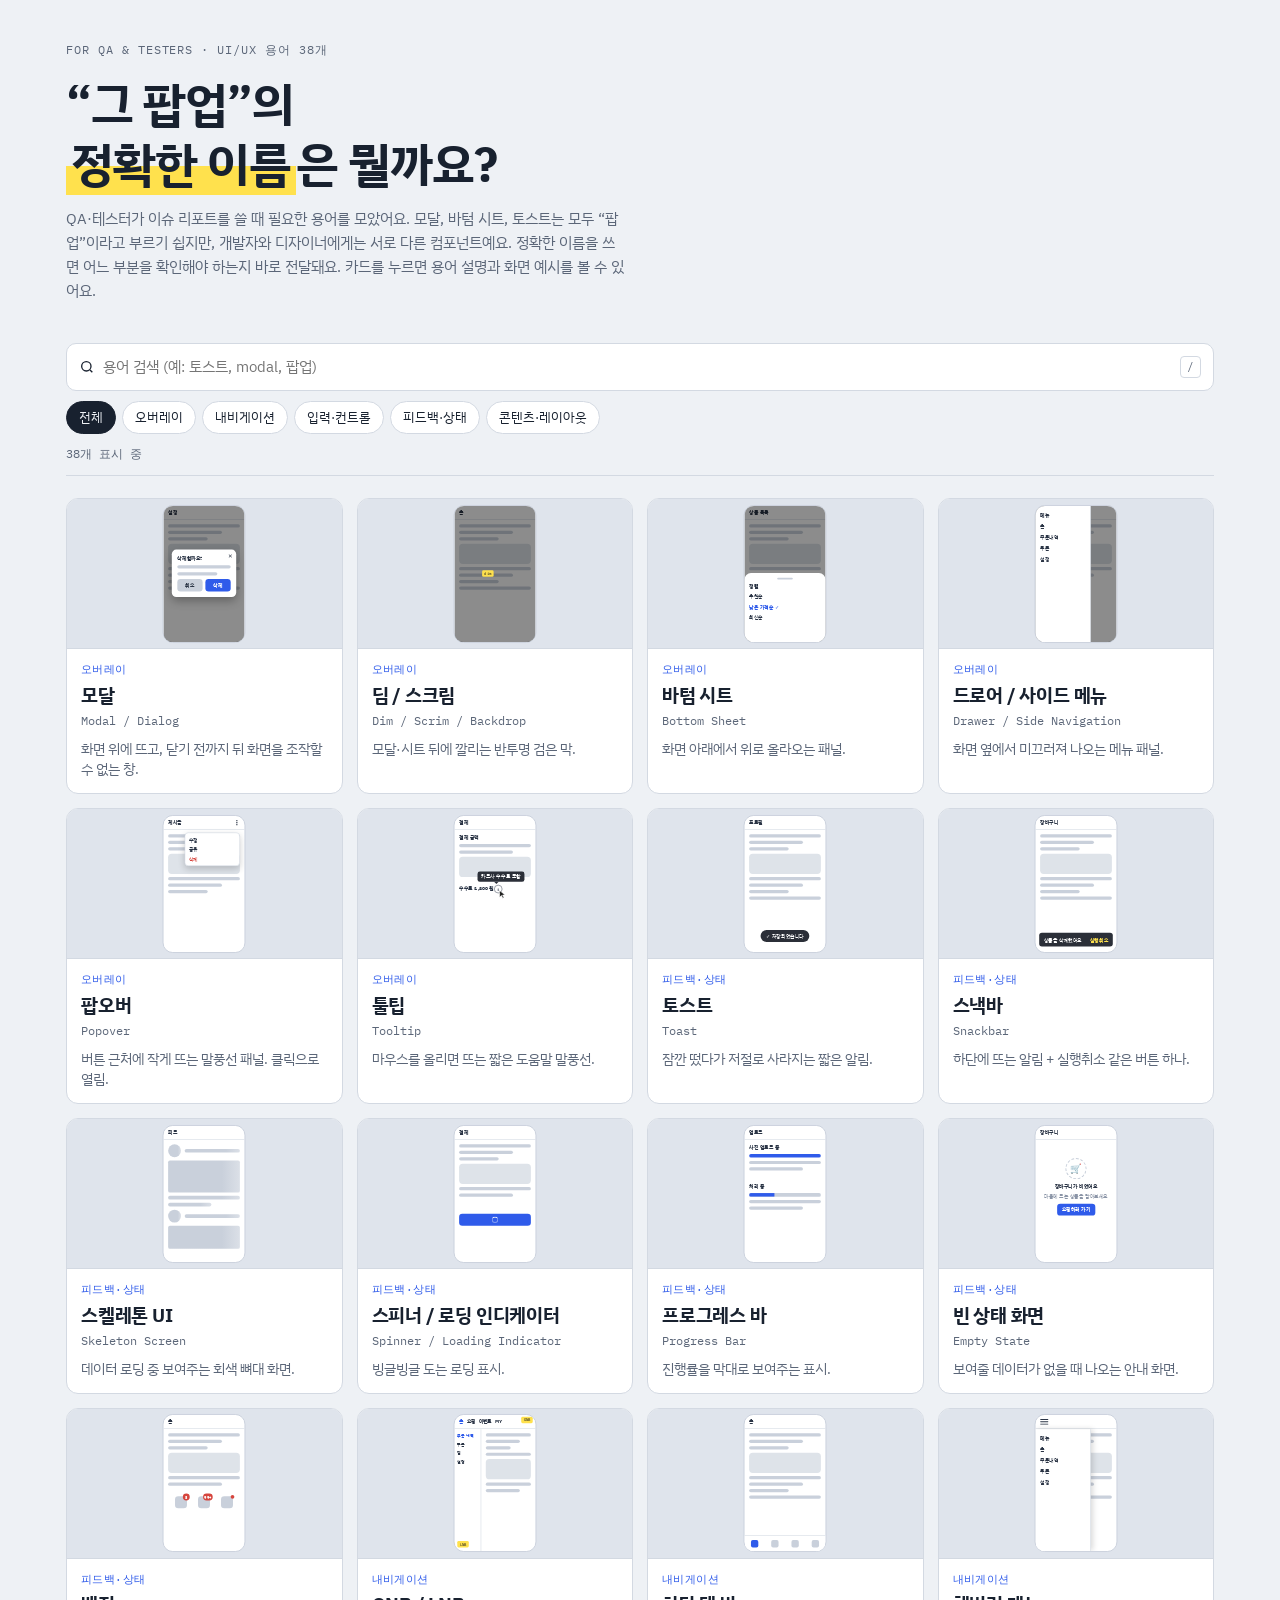
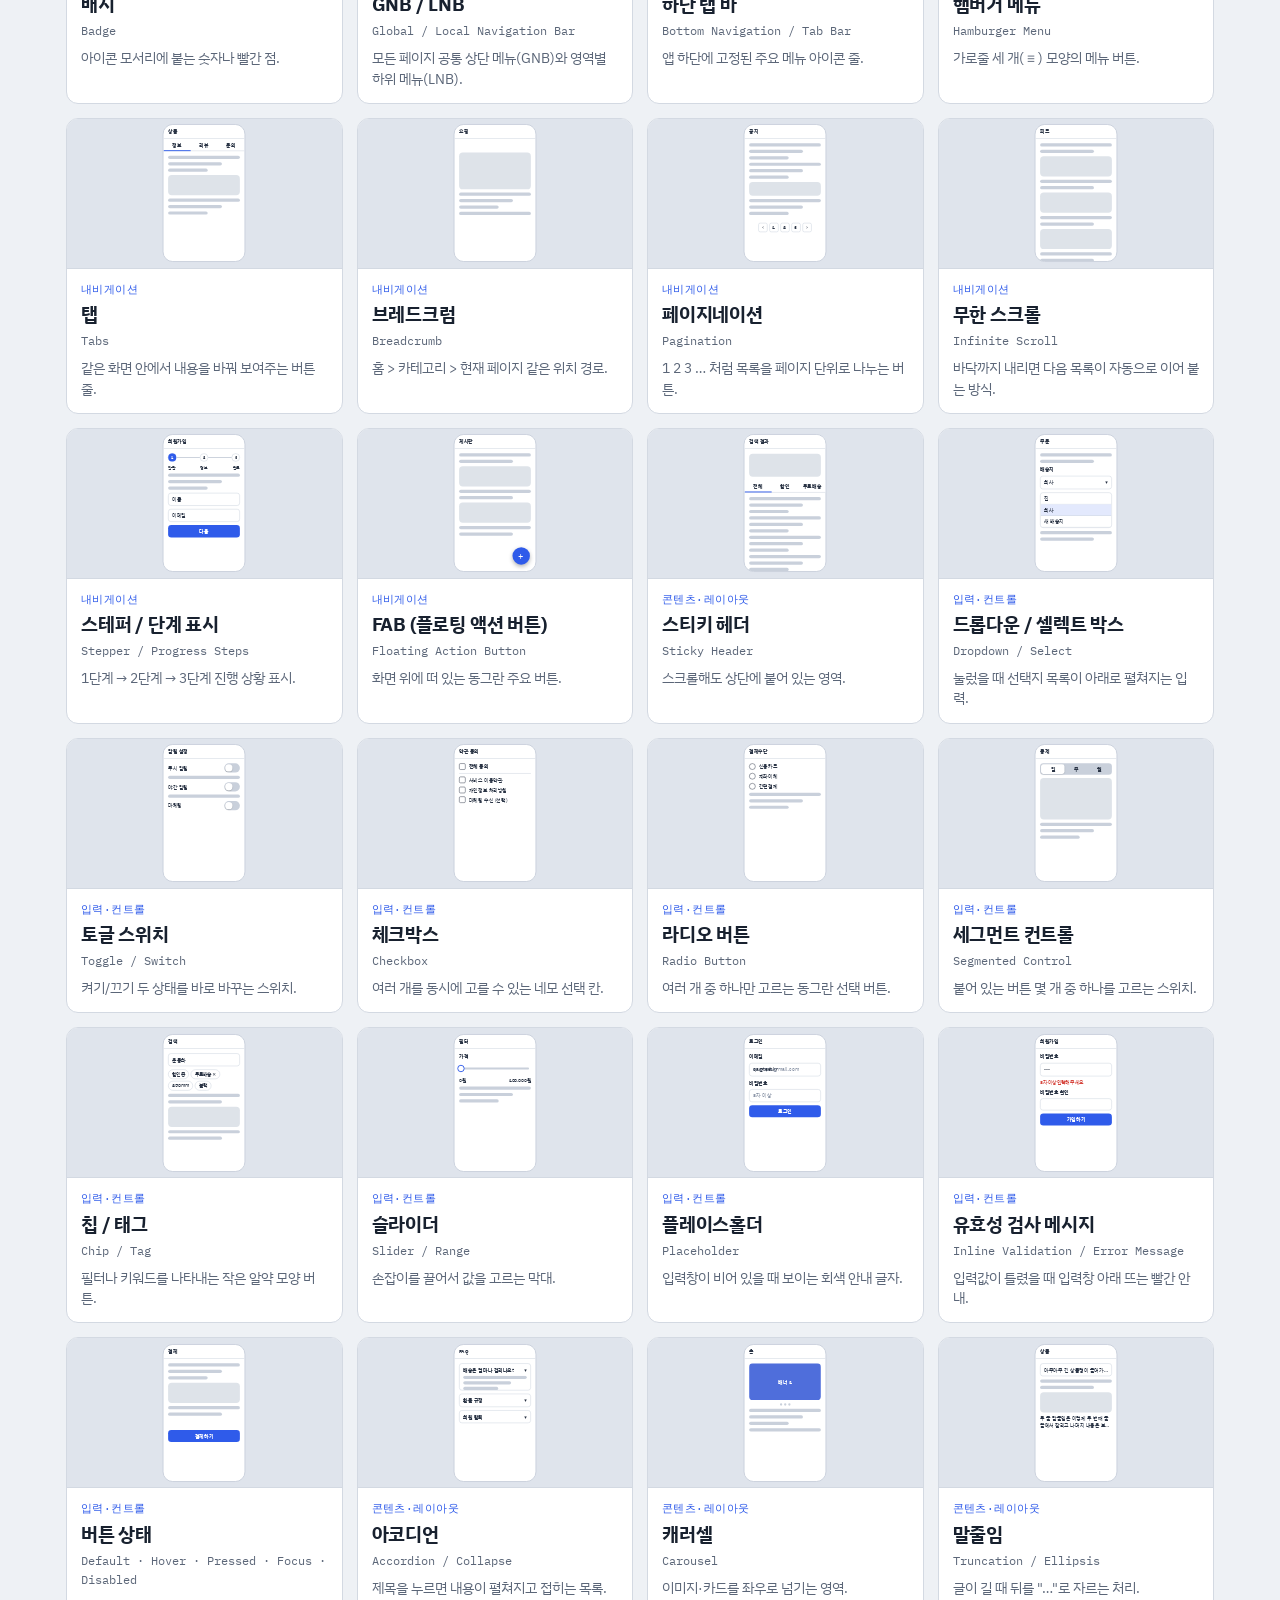
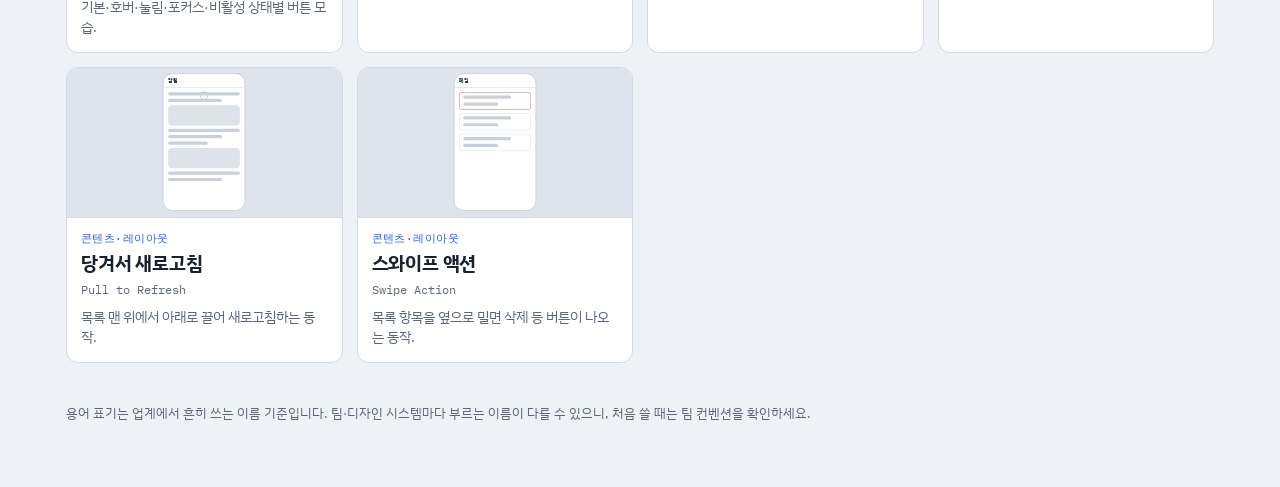
==== index.html @ 444679b1 "Add files via upload feat: 이슈 리포트 용어 사전 초기 버전 추가  - UI/UX 용어 38개 카드형 목록 (5개 분류) - 용어 검색 및 분류 필터 " ====
<!doctype html>
<html lang="ko">
<head>
<meta charset="utf-8">
<meta name="viewport" content="width=device-width, initial-scale=1, viewport-fit=cover">
<title>이슈 리포트 용어 사전</title>
<link rel="preconnect" href="https://fonts.googleapis.com">
<link rel="stylesheet" href="https://fonts.googleapis.com/css2?family=IBM+Plex+Sans+KR:wght@400;500;700&family=IBM+Plex+Mono:wght@400;500&display=swap">
<link rel="stylesheet" href="css/common.css">
<link rel="stylesheet" href="css/ui-demo.css">
</head>
<body>
<div class="wrap">
  <header class="hero">
    <span class="eyebrow">For QA &amp; Testers · UI/UX 용어 <span id="total"></span>개</span>
    <h1>“그 팝업”의<br><mark>정확한 이름</mark>은 뭘까요?</h1>
    <p class="lede">QA·테스터가 이슈 리포트를 쓸 때 필요한 용어를 모았어요. 모달, 바텀 시트, 토스트는 모두 “팝업”이라고 부르기 쉽지만, 개발자와 디자이너에게는 서로 다른 컴포넌트예요. 정확한 이름을 쓰면 어느 부분을 확인해야 하는지 바로 전달돼요. 카드를 누르면 용어 설명과 화면 예시를 볼 수 있어요.</p>
  </header>

  <div class="toolbar">
    <label class="search" for="q">
      <svg width="16" height="16" viewBox="0 0 24 24" fill="none" stroke="currentColor" stroke-width="2" aria-hidden="true"><circle cx="11" cy="11" r="7"/><path d="m20 20-3.5-3.5"/></svg>
      <input id="q" type="search" placeholder="용어 검색 (예: 토스트, modal, 팝업)" autocomplete="off">
      <kbd>/</kbd>
    </label>
    <div class="cats" id="cats" role="group" aria-label="분류"></div>
    <span class="count" id="count"></span>
  </div>

  <main class="grid" id="grid"></main>
  <footer>용어 표기는 업계에서 흔히 쓰는 이름 기준입니다. 팀·디자인 시스템마다 부르는 이름이 다를 수 있으니, 처음 쓸 때는 팀 컨벤션을 확인하세요.</footer>
</div>

<div class="overlay" id="ov" hidden>
  <div class="dialog" role="dialog" aria-modal="true" aria-labelledby="d-title">
    <div class="d-stage"><div id="d-demo"></div><span class="note" id="d-note"></span></div>
    <div class="d-body">
      <div class="d-head">
        <div><span class="cat" id="d-cat" style="font-family:var(--f-mono);font-size:12px;color:var(--accent)"></span>
        <h2 id="d-title"></h2><span class="en" id="d-en" style="font-family:var(--f-mono);font-size:13px;color:var(--muted)"></span></div>
        <button class="close" id="d-close" aria-label="닫기">✕</button>
      </div>
      <section><h4>설명</h4><p id="d-desc"></p></section>
      <section><h4>헷갈리기 쉬운 용어</h4><div class="rels" id="d-rels"></div></section>
    </div>
  </div>
</div>

<script src="js/ui-terms.js"></script>
<script src="js/app.js"></script>
</body>
</html>
---- css/common.css ----
/* Layout: 검색·필터 바 아래 카드 그리드, 카드 → 상세 팝업(애니메이션 데모 + 설명 + 보고 예시) */
:root{
  --bg:#eef1f5; --surface:#ffffff; --ink:#18212f; --muted:#5b6678; --line:#d3d9e2;
  --accent:#2f5bea; --accent-soft:#e3e9fd; --mark:#ffe14d; --bad:#d6453d; --good:#1f8a5b;
  --stage:#dfe4ec; --phone:#ffffff; --phone-ink:#2a3445; --phone-line:#c9d0db;
  --f-display:"IBM Plex Sans KR",system-ui,-apple-system,"Apple SD Gothic Neo","Malgun Gothic",sans-serif;
  --f-body:"IBM Plex Sans KR",system-ui,-apple-system,"Apple SD Gothic Neo","Malgun Gothic",sans-serif;
  --f-mono:"IBM Plex Mono",ui-monospace,Menlo,Consolas,monospace;
}
@media (prefers-color-scheme:dark){:root:not([data-theme="light"]){
  --bg:#121721; --surface:#1b2230; --ink:#e7ecf3; --muted:#9aa5b8; --line:#2c3546;
  --accent:#7d9bff; --accent-soft:#232d48; --mark:#e8c93a; --bad:#ff7b72; --good:#4fc98e;
  --stage:#0d121a; --phone:#222b3a; --phone-ink:#d7deea; --phone-line:#3a4559; color-scheme:dark}}
:root[data-theme="dark"]{
  --bg:#121721; --surface:#1b2230; --ink:#e7ecf3; --muted:#9aa5b8; --line:#2c3546;
  --accent:#7d9bff; --accent-soft:#232d48; --mark:#e8c93a; --bad:#ff7b72; --good:#4fc98e;
  --stage:#0d121a; --phone:#222b3a; --phone-ink:#d7deea; --phone-line:#3a4559; color-scheme:dark}
*{box-sizing:border-box}
:root{padding-top:env(safe-area-inset-top,0px);padding-bottom:env(safe-area-inset-bottom,0px)}
body{margin:0}
img{max-width:100%}
[hidden]{display:none!important}
body{background:var(--bg);color:var(--ink);font-family:var(--f-body);font-size:15px;line-height:1.6}
.wrap{max-width:1180px;margin:0 auto;padding-left:max(16px,env(safe-area-inset-left,0px));padding-right:max(16px,env(safe-area-inset-right,0px));padding-block:40px 64px}
header.hero{display:grid;gap:14px;margin-bottom:28px}
.eyebrow{font-family:var(--f-mono);font-size:12px;letter-spacing:.08em;color:var(--muted);text-transform:uppercase}
h1{font-family:var(--f-display);font-weight:700;font-size:clamp(30px,5.2vw,48px);line-height:1.25;letter-spacing:-.02em;margin:0;text-wrap:balance}
h1 mark{background:linear-gradient(transparent 55%,var(--mark) 55%);color:inherit;padding:0 .1em}
.lede{max-width:62ch;color:var(--muted);margin:0}
.compare{display:grid;grid-template-columns:repeat(auto-fit,minmax(260px,1fr));gap:10px;max-width:760px;margin-top:6px}
.compare div{background:var(--surface);border:1px solid var(--line);border-radius:8px;padding:10px 14px;font-size:14px;min-width:0}
.compare b{font-family:var(--f-mono);font-size:11px;letter-spacing:.06em;display:block;margin-bottom:2px}
.compare .b b{color:var(--bad)} .compare .g b{color:var(--good)}
.toolbar{position:sticky;top:env(safe-area-inset-top,0px);z-index:5;background:var(--bg);padding-block:12px;display:grid;gap:10px;border-bottom:1px solid var(--line);margin-bottom:22px}
body::before{content:"";position:fixed;inset:0 0 auto;height:env(safe-area-inset-top,0px);z-index:10;background:var(--bg)}
.search{display:flex;align-items:center;gap:8px;background:var(--surface);border:1px solid var(--line);border-radius:10px;padding:0 12px}
.search input{flex:1;min-width:0;border:0;background:transparent;color:var(--ink);font:inherit;padding:11px 0;outline:none}
.search:focus-within{border-color:var(--accent);box-shadow:0 0 0 3px var(--accent-soft)}
.search kbd{font-family:var(--f-mono);font-size:11px;color:var(--muted);border:1px solid var(--line);border-radius:4px;padding:1px 6px}
.cats{display:flex;gap:6px;flex-wrap:wrap}
.cats button{font:inherit;font-size:13px;border:1px solid var(--line);background:var(--surface);color:var(--ink);border-radius:999px;padding:5px 12px;cursor:pointer}
.cats button[aria-pressed="true"]{background:var(--ink);color:var(--bg);border-color:var(--ink)}
.cats button:focus-visible,.card:focus-visible,.close:focus-visible,.copy:focus-visible,.rel:focus-visible{outline:2px solid var(--accent);outline-offset:2px}
.count{font-family:var(--f-mono);font-size:12px;color:var(--muted)}
.grid{display:grid;grid-template-columns:repeat(auto-fill,minmax(230px,1fr));gap:14px}
.card{text-align:left;font:inherit;color:inherit;background:var(--surface);border:1px solid var(--line);border-radius:12px;padding:0;cursor:pointer;display:grid;grid-template-rows:auto 1fr;overflow:hidden;transition:transform .15s,border-color .15s,box-shadow .15s}
.card:hover{transform:translateY(-2px);border-color:var(--accent);box-shadow:0 6px 18px -10px var(--accent)}
.card .mini{height:150px;background:var(--stage);position:relative;overflow:hidden;border-bottom:1px solid var(--line)}
.card .body{padding:12px 14px 14px;display:grid;gap:4px;align-content:start;min-width:0}
.card .cat{font-family:var(--f-mono);font-size:11px;color:var(--accent);letter-spacing:.04em}
.card h3{margin:0;font-family:var(--f-display);font-weight:700;font-size:19px;line-height:1.3;letter-spacing:-.01em}
.card .en{font-family:var(--f-mono);font-size:12px;color:var(--muted)}
.card p{margin:4px 0 0;font-size:13.5px;color:var(--muted);line-height:1.5}
.empty{grid-column:1/-1;text-align:center;color:var(--muted);padding:48px 0}
/* modal */
.overlay{position:fixed;inset:0;z-index:20;background:rgba(10,14,22,.55);display:grid;place-items:center;padding:max(16px,env(safe-area-inset-top,0px)) max(16px,env(safe-area-inset-right,0px)) max(16px,env(safe-area-inset-bottom,0px)) max(16px,env(safe-area-inset-left,0px));animation:fade .2s}
.dialog{background:var(--surface);color:var(--ink);border-radius:16px;width:min(880px,100%);max-height:100%;overflow:auto;display:grid;grid-template-columns:minmax(0,1fr) minmax(0,1.15fr);animation:pop .22s cubic-bezier(.2,.9,.3,1.2)}
.d-stage{background:var(--stage);display:grid;place-items:center;padding:28px 16px;min-height:340px;position:relative}
.d-stage .note{position:absolute;left:12px;bottom:10px;font-family:var(--f-mono);font-size:11px;color:var(--muted)}
.d-body{padding:24px 26px 26px;display:grid;gap:16px;align-content:start;min-width:0}
.d-head{display:flex;justify-content:space-between;gap:12px;align-items:start}
.d-head h2{font-family:var(--f-display);font-weight:700;font-size:28px;letter-spacing:-.02em;margin:0;line-height:1.1}
.close{border:1px solid var(--line);background:var(--surface);color:var(--ink);border-radius:8px;width:34px;height:34px;font-size:18px;cursor:pointer;flex:none}
.d-body h4{margin:0 0 6px;font-size:12px;font-family:var(--f-mono);letter-spacing:.06em;color:var(--muted);text-transform:uppercase;font-weight:500}
.d-body p{margin:0}
.d-body ul{margin:0;padding-left:18px;display:grid;gap:3px}
.report{display:grid;gap:8px}
.report .row{border-radius:8px;padding:10px 12px;font-size:14px;border:1px solid var(--line);display:grid;gap:2px}
.report .bad{border-left:3px solid var(--bad)} .report .good{border-left:3px solid var(--good)}
.report .row b{font-family:var(--f-mono);font-size:11px;letter-spacing:.05em}
.report .bad b{color:var(--bad)} .report .good b{color:var(--good)}
.copy{justify-self:start;font:inherit;font-size:12.5px;border:1px solid var(--line);background:var(--surface);color:var(--ink);border-radius:6px;padding:4px 10px;cursor:pointer}
.rels{display:flex;gap:6px;flex-wrap:wrap}
.rel{font:inherit;font-size:13px;border:1px dashed var(--accent);color:var(--accent);background:transparent;border-radius:6px;padding:3px 10px;cursor:pointer}
footer{margin-top:40px;color:var(--muted);font-size:13px}
@keyframes fade{from{opacity:0}}
@keyframes pop{from{opacity:0;transform:translateY(12px) scale(.97)}}
@media (max-width:720px){.dialog{grid-template-columns:1fr}.d-stage{min-height:280px}.d-body{padding:20px}}
---- css/ui-demo.css ----
/* UI/UX 용어 화면 예시(미니 휴대폰) 및 애니메이션 */
/* ===== 데모용 미니 휴대폰 ===== */
.ph{width:180px;height:300px;background:var(--phone);border:2px solid var(--phone-line);border-radius:22px;position:relative;overflow:hidden;color:var(--phone-ink);font-family:var(--f-body);font-size:11px;line-height:1.3;flex:none}
.card .mini .ph{position:absolute;left:50%;top:50%;transform:translate(-50%,-50%) scale(.46);transform-origin:center}
.overlay[hidden]{display:none}
.ph .hd{height:30px;border-bottom:1px solid var(--phone-line);display:flex;align-items:center;gap:6px;padding:0 10px;font-weight:700;font-size:11px}
.ph .pg{padding:10px;display:grid;gap:7px}
.ln{height:7px;border-radius:4px;background:var(--phone-line)}
.ln.s{width:55%}.ln.m{width:75%}
.blk{height:44px;border-radius:8px;background:var(--phone-line);opacity:.6}
.btn{background:var(--accent);color:#fff;border-radius:7px;padding:6px 10px;font-weight:700;text-align:center;font-size:11px}
.cur{position:absolute;width:14px;height:20px;z-index:9;line-height:0}
.dim{position:absolute;inset:0;background:rgba(0,0,0,.45)}
.lbl{position:absolute;font-family:var(--f-mono);font-size:9px;background:var(--mark);color:#1a1a1a;padding:1px 5px;border-radius:3px;z-index:8}
@media (prefers-reduced-motion:reduce){.ph:not(.still) *{animation:none!important}}
/* 정적 예시: 애니메이션을 대표 장면에서 멈춤 */
.ph.still *,.ph.still *::after{animation-play-state:paused!important;animation-delay:var(--d)!important}

/* modal */
.dm-dim{animation:dmDim 3.2s infinite}
.dm-box{position:absolute;left:18px;right:18px;top:95px;background:var(--phone);border-radius:10px;padding:12px;display:grid;gap:8px;animation:dmBox 3.2s infinite;box-shadow:0 8px 20px rgba(0,0,0,.3)}
.dm-box .x{position:absolute;right:8px;top:6px;font-size:12px}
@keyframes dmDim{0%,15%{opacity:0}25%,80%{opacity:1}90%,100%{opacity:0}}
@keyframes dmBox{0%,15%{opacity:0;transform:scale(.85)}25%,80%{opacity:1;transform:scale(1)}90%,100%{opacity:0;transform:scale(.9)}}
/* toast */
.ts{position:absolute;left:50%;bottom:22px;transform:translateX(-50%);background:#2b2f38;color:#fff;border-radius:18px;padding:6px 12px;white-space:nowrap;animation:ts 3s infinite}
@keyframes ts{0%,10%{opacity:0;transform:translate(-50%,20px)}20%,70%{opacity:1;transform:translate(-50%,0)}85%,100%{opacity:0;transform:translate(-50%,0)}}
/* snackbar */
.sb{position:absolute;left:8px;right:8px;bottom:12px;background:#2b2f38;color:#fff;border-radius:6px;padding:8px 10px;display:flex;justify-content:space-between;animation:sb 3.4s infinite}
.sb span:last-child{color:var(--mark);font-weight:700}
@keyframes sb{0%,10%{transform:translateY(60px)}22%,78%{transform:translateY(0)}90%,100%{transform:translateY(60px)}}
/* tooltip */
.tt-icon{width:18px;height:18px;border-radius:50%;border:1.5px solid var(--phone-ink);display:grid;place-items:center;font-size:10px;font-weight:700;font-family:Georgia,serif}
.tt-lab{position:absolute;left:10px;top:151px;font-weight:700}
.tt-ic{position:absolute;left:86px;top:150px;animation:ttI 3s infinite}
@keyframes ttI{0%,30%,72%,100%{color:inherit;border-color:var(--phone-ink)}36%,68%{color:var(--accent);border-color:var(--accent)}}
.tt{position:absolute;left:50px;top:121px;white-space:nowrap;background:#2b2f38;color:#fff;border-radius:5px;padding:4px 8px;animation:tt 3s infinite}
.tt::after{content:"";position:absolute;left:36px;bottom:-5px;border:5px solid transparent;border-bottom:0;border-top-color:#2b2f38}
.tt-cur{left:97px;top:161px;animation:ttc 3s infinite}
@keyframes ttc{0%{transform:translate(60px,70px)}30%,70%{transform:translate(0,0)}100%{transform:translate(60px,70px)}}
@keyframes tt{0%,30%{opacity:0}38%,68%{opacity:1}76%,100%{opacity:0}}
/* popover */
.pv{position:absolute;right:10px;top:36px;width:120px;background:var(--phone);border:1px solid var(--phone-line);border-radius:8px;padding:8px;display:grid;gap:6px;box-shadow:0 6px 16px rgba(0,0,0,.2);animation:pv 3.2s infinite;transform-origin:top right}
@keyframes pv{0%,20%{opacity:0;transform:scale(.8)}30%,75%{opacity:1;transform:scale(1)}85%,100%{opacity:0}}
/* bottom sheet */
.bs{position:absolute;left:0;right:0;bottom:0;height:150px;background:var(--phone);border-radius:14px 14px 0 0;padding:10px;display:grid;gap:8px;align-content:start;animation:bs 3.4s infinite}
.bs .grab{width:34px;height:4px;border-radius:2px;background:var(--phone-line);justify-self:center}
@keyframes bs{0%,15%{transform:translateY(160px)}30%,75%{transform:translateY(0)}90%,100%{transform:translateY(160px)}}
/* drawer */
.dr{position:absolute;left:0;top:0;bottom:0;width:120px;background:var(--phone);border-right:1px solid var(--phone-line);padding:12px 10px;display:grid;gap:10px;align-content:start;animation:dr 3.4s infinite}
@keyframes dr{0%,15%{transform:translateX(-125px)}30%,75%{transform:translateX(0)}90%,100%{transform:translateX(-125px)}}
/* dropdown */
.dd{border:1px solid var(--phone-line);border-radius:6px;padding:6px 8px;display:flex;justify-content:space-between}
.dd-list{border:1px solid var(--phone-line);border-radius:6px;overflow:hidden;animation:ddl 3.2s infinite;transform-origin:top}
.dd-list div{padding:5px 8px;border-bottom:1px solid var(--phone-line)}
.dd-list div:nth-child(2){background:var(--accent-soft)}
@keyframes ddl{0%,20%{transform:scaleY(0);opacity:0}30%,75%{transform:scaleY(1);opacity:1}85%,100%{transform:scaleY(0);opacity:0}}
/* accordion */
.ac{border:1px solid var(--phone-line);border-radius:6px;overflow:hidden}
.ac .h{padding:6px 8px;display:flex;justify-content:space-between;font-weight:700}
.ac .h i{font-style:normal;display:inline-block;animation:acArr 3.4s infinite}
.ac .c{padding:0 8px;display:grid;gap:5px;animation:acB 3.4s infinite;overflow:hidden}
@keyframes acB{0%,20%{max-height:0;padding-block:0}35%,75%{max-height:60px;padding-block:6px}90%,100%{max-height:0;padding-block:0}}
@keyframes acArr{0%,20%{transform:rotate(0)}35%,75%{transform:rotate(180deg)}90%,100%{transform:rotate(0)}}
/* tab */
.tb{display:flex;border-bottom:1px solid var(--phone-line);position:relative}
.tb span{flex:1;text-align:center;padding:6px 0;font-weight:700}
.tb .ind{position:absolute;bottom:-1px;left:0;width:33.3%;height:2px;background:var(--accent);animation:tbi 4.5s infinite}
@keyframes tbi{0%,25%{transform:translateX(0)}33%,58%{transform:translateX(100%)}66%,91%{transform:translateX(200%)}100%{transform:translateX(0)}}
/* carousel */
.cr{overflow:hidden;border-radius:8px}
.cr .track{display:flex;width:300%;animation:cr 6s infinite}
.cr .track div{width:33.33%;height:80px;display:grid;place-items:center;color:#fff;font-weight:700}
.dots{display:flex;gap:4px;justify-content:center}
.dots i{width:5px;height:5px;border-radius:50%;background:var(--phone-line)}
.dots i:nth-child(1){animation:d1 6s infinite}.dots i:nth-child(2){animation:d2 6s infinite}.dots i:nth-child(3){animation:d3 6s infinite}
@keyframes cr{0%,28%{transform:translateX(0)}33%,61%{transform:translateX(-33.33%)}66%,94%{transform:translateX(-66.66%)}100%{transform:translateX(0)}}
@keyframes d1{0%,28%,100%{background:var(--accent)}33%,94%{background:var(--phone-line)}}
@keyframes d2{0%,28%,66%,100%{background:var(--phone-line)}33%,61%{background:var(--accent)}}
@keyframes d3{0%,61%,100%{background:var(--phone-line)}66%,94%{background:var(--accent)}}
/* pagination */
.pn{display:flex;gap:4px;justify-content:center}
.pn span{width:20px;height:20px;border-radius:4px;display:grid;place-items:center;border:1px solid var(--phone-line)}
.pn span:nth-child(2){animation:pn2 4s infinite}.pn span:nth-child(3){animation:pn3 4s infinite}
@keyframes pn2{0%,45%,100%{background:var(--accent);color:#fff}50%,95%{background:transparent;color:inherit}}
@keyframes pn3{0%,45%,100%{background:transparent;color:inherit}50%,95%{background:var(--accent);color:#fff}}
/* infinite scroll */
.is{position:absolute;left:10px;right:10px;top:40px;display:grid;gap:7px;animation:is 4s infinite linear}
@keyframes is{0%,15%{transform:translateY(0)}60%,100%{transform:translateY(-120px)}}
.spin{width:18px;height:18px;border-radius:50%;border:2.5px solid var(--phone-line);border-top-color:var(--accent);animation:spin .8s infinite linear;justify-self:center}
@keyframes spin{to{transform:rotate(360deg)}}
/* breadcrumb */
.bc{display:flex;gap:4px;flex-wrap:wrap;font-size:10px}
.bc span{opacity:0;animation:bcI 4s infinite}
.bc span:nth-child(2){animation-delay:.3s}.bc span:nth-child(3){animation-delay:.6s}.bc span:nth-child(4){animation-delay:.9s}.bc span:nth-child(5){animation-delay:1.2s}
.bc span:last-child{font-weight:700;color:var(--accent)}
@keyframes bcI{0%{opacity:0}10%,85%{opacity:1}100%{opacity:0}}
/* GNB */
.gnb{display:flex;gap:8px;padding:0 10px;height:30px;align-items:center;border-bottom:1px solid var(--phone-line);font-weight:700;font-size:10px}
.gnb b{color:var(--accent)}
.lnb{position:absolute;left:0;top:31px;bottom:0;width:58px;border-right:1px solid var(--phone-line);padding:8px 6px;display:grid;gap:6px;align-content:start;font-size:9.5px}
/* hamburger */
.hb{width:18px;display:grid;gap:3px}
.hb-static i{animation:none!important}
.hb-dr{position:absolute;left:0;top:31px;bottom:0;width:120px;background:var(--phone);border-right:1px solid var(--phone-line);padding:12px 10px;display:grid;gap:10px;align-content:start;box-shadow:4px 0 12px rgba(0,0,0,.15);animation:hbDr 3s infinite}
@keyframes hbDr{0%,25%,90%,100%{transform:translateX(-130px)}40%,75%{transform:none}}
.hb i{height:2px;background:var(--phone-ink);border-radius:2px;display:block}
.hb i:nth-child(1){animation:hb1 3s infinite}.hb i:nth-child(2){animation:hb2 3s infinite}.hb i:nth-child(3){animation:hb3 3s infinite}
@keyframes hb1{0%,25%,90%,100%{transform:none}40%,75%{transform:translateY(5px) rotate(45deg)}}
@keyframes hb2{0%,25%,90%,100%{opacity:1}40%,75%{opacity:0}}
@keyframes hb3{0%,25%,90%,100%{transform:none}40%,75%{transform:translateY(-5px) rotate(-45deg)}}
/* toggle */
.tg-row{display:flex;justify-content:space-between;align-items:center}
.tg{width:34px;height:20px;border-radius:10px;background:var(--phone-line);position:relative;animation:tgB 3s infinite}
.tg::after{content:"";position:absolute;left:2px;top:2px;width:16px;height:16px;border-radius:50%;background:#fff;box-shadow:0 1px 2px rgba(0,0,0,.3);animation:tgK 3s infinite}
@keyframes tgB{0%,40%,100%{background:var(--phone-line)}50%,90%{background:var(--accent)}}
@keyframes tgK{0%,40%,100%{transform:none}50%,90%{transform:translateX(14px)}}
/* checkbox / radio */
.opt{display:flex;align-items:center;gap:7px}
.cb{width:14px;height:14px;border:1.5px solid var(--phone-ink);border-radius:3px;display:grid;place-items:center;font-size:10px;color:#fff}
.cb.on{animation:cbOn 4s infinite}
.cb.on2{animation:cbOn 4s infinite 1s}
@keyframes cbOn{0%,25%,100%{background:transparent;color:transparent}35%,90%{background:var(--accent);border-color:var(--accent);color:#fff}}
.rd{width:14px;height:14px;border:1.5px solid var(--phone-ink);border-radius:50%;position:relative}
.rd::after{content:"";position:absolute;inset:2.5px;border-radius:50%;background:var(--accent);opacity:0}
.rd.r1::after{animation:r1 4s infinite}.rd.r2::after{animation:r2 4s infinite}.rd.r3::after{animation:r3 4s infinite}
@keyframes r1{0%,30%{opacity:1}33%,100%{opacity:0}}
@keyframes r2{0%,30%,66%,100%{opacity:0}33%,63%{opacity:1}}
@keyframes r3{0%,63%{opacity:0}66%,97%{opacity:1}}
/* chip */
.chips{display:flex;gap:4px;flex-wrap:wrap}
.chip{border:1px solid var(--phone-line);border-radius:999px;padding:3px 8px;font-size:10px}
.chip.a{animation:chA 3s infinite}
.chip.x{animation:chX 3s infinite}
@keyframes chA{0%,30%,100%{background:transparent;color:inherit}40%,90%{background:var(--accent);color:#fff;border-color:var(--accent)}}
@keyframes chX{0%,50%{opacity:1;transform:none}65%,100%{opacity:0;transform:scale(.6)}}
/* badge */
.bd-wrap{position:relative;width:26px;height:26px;border-radius:7px;background:var(--phone-line)}
.bd{position:absolute;right:-6px;top:-6px;min-width:15px;height:15px;border-radius:8px;background:var(--bad);color:#fff;font-size:9px;font-weight:700;display:grid;place-items:center;padding:0 3px;animation:bd 2.5s infinite}
.bd.dot{min-width:8px;width:8px;height:8px;right:-3px;top:-3px;padding:0}
@keyframes bd{0%,20%{transform:scale(0)}30%{transform:scale(1.3)}38%,100%{transform:scale(1)}}
/* skeleton */
.sk{background:linear-gradient(90deg,var(--phone-line) 25%,var(--phone) 50%,var(--phone-line) 75%);background-size:300% 100%;animation:sk 1.4s infinite linear;border-radius:4px}
@keyframes sk{from{background-position:100% 0}to{background-position:-50% 0}}
/* progress */
.pb{height:8px;border-radius:4px;background:var(--phone-line);overflow:hidden}
.pb i{display:block;height:100%;background:var(--accent);animation:pb 3s infinite}
@keyframes pb{0%{width:0}80%,100%{width:100%}}
.pb.ind i{width:35%;animation:pbi 1.4s infinite linear}
@keyframes pbi{from{transform:translateX(-100%)}to{transform:translateX(300%)}}
/* input / placeholder / validation */
.in{border:1px solid var(--phone-line);border-radius:6px;padding:6px 8px;position:relative;min-height:26px}
.in .ph-t{color:#8b95a7;animation:phT 4s infinite}
.in .typed{position:absolute;left:8px;top:6px;overflow:hidden;white-space:nowrap;animation:typ 4s infinite steps(10)}
@keyframes phT{0%,25%{opacity:1}26%,100%{opacity:0}}
@keyframes typ{0%,25%{width:0}60%,100%{width:90px}}
.in.err{animation:inErr 4s infinite}
.vmsg{color:var(--bad);font-size:10px;animation:vm 4s infinite}
@keyframes inErr{0%,45%,100%{border-color:var(--phone-line)}55%,95%{border-color:var(--bad)}}
@keyframes vm{0%,45%,100%{opacity:0}55%,95%{opacity:1}}
/* button states */
.st-btn{animation:stB 5s infinite}
@keyframes stB{0%,18%{filter:none;transform:none;box-shadow:none;opacity:1}22%,38%{filter:brightness(1.15)}42%,58%{transform:scale(.94);filter:brightness(.85)}62%,78%{box-shadow:0 0 0 3px var(--phone),0 0 0 5px var(--mark)}82%,100%{opacity:.35}}
.st-lbl{text-align:center;font-family:var(--f-mono);font-size:10px;height:14px;position:relative}
.st-lbl span{position:absolute;inset:0;opacity:0}
.st-lbl span:nth-child(1){animation:sl1 5s infinite}.st-lbl span:nth-child(2){animation:sl2 5s infinite}.st-lbl span:nth-child(3){animation:sl3 5s infinite}.st-lbl span:nth-child(4){animation:sl4 5s infinite}.st-lbl span:nth-child(5){animation:sl5 5s infinite}
@keyframes sl1{0%,18%{opacity:1}20%,100%{opacity:0}}
@keyframes sl2{0%,20%,40%,100%{opacity:0}22%,38%{opacity:1}}
@keyframes sl3{0%,40%,60%,100%{opacity:0}42%,58%{opacity:1}}
@keyframes sl4{0%,60%,80%,100%{opacity:0}62%,78%{opacity:1}}
@keyframes sl5{0%,80%{opacity:0}82%,100%{opacity:1}}
/* FAB */
.fab{position:absolute;right:12px;bottom:14px;width:38px;height:38px;border-radius:50%;background:var(--accent);color:#fff;display:grid;place-items:center;font-size:20px;box-shadow:0 4px 10px rgba(0,0,0,.3);animation:fab 3s infinite}
@keyframes fab{0%,60%,100%{transform:none}70%{transform:scale(.88)}80%{transform:rotate(45deg)}}
/* sticky */
.sticky-pg{position:absolute;left:10px;right:10px;top:40px;display:grid;gap:7px;animation:is 4s infinite ease-in-out alternate}
.sticky-hd{position:absolute;left:0;right:0;top:0;background:var(--phone);z-index:3}
.stk-h{position:relative;z-index:4;background:var(--phone)}
.stk-c{position:absolute;left:0;right:0;top:31px;padding:10px;display:grid;gap:7px;animation:stkC 4s infinite alternate linear}
.stk-t{position:absolute;left:0;right:0;top:98px;background:var(--phone);z-index:3;animation:stkT 4s infinite alternate linear}
@keyframes stkC{0%,15%{transform:none}60%,100%{transform:translateY(-120px)}}
@keyframes stkT{0%,15%{transform:none}40%,100%{transform:translateY(-67px)}}
/* pull to refresh */
.ptr{position:absolute;left:10px;right:10px;top:40px;display:grid;gap:7px;animation:ptr 3s infinite}
.ptr-spin{position:absolute;left:50%;top:38px;margin-left:-9px;animation:ptrS 3s infinite}
@keyframes ptr{0%,10%{transform:none}35%,70%{transform:translateY(40px)}85%,100%{transform:none}}
@keyframes ptrS{0%,10%{opacity:0;transform:rotate(0)}35%{opacity:1}70%{opacity:1;transform:rotate(540deg)}80%,100%{opacity:0}}
/* stepper */
.stp{display:flex;align-items:center;gap:0}
.stp i{width:18px;height:18px;border-radius:50%;border:1.5px solid var(--phone-line);display:grid;place-items:center;font-style:normal;font-size:9px;flex:none}
.stp b{flex:1;height:2px;background:var(--phone-line)}
.stp i:nth-of-type(1){background:var(--accent);color:#fff;border-color:var(--accent)}
.stp i:nth-of-type(2){animation:stp2 4s infinite}.stp i:nth-of-type(3){animation:stp3 4s infinite}
.stp b:nth-of-type(1){animation:stb1 4s infinite}.stp b:nth-of-type(2){animation:stb2 4s infinite}
@keyframes stp2{0%,30%,100%{background:transparent;color:inherit;border-color:var(--phone-line)}35%,95%{background:var(--accent);color:#fff;border-color:var(--accent)}}
@keyframes stp3{0%,65%,100%{background:transparent;color:inherit;border-color:var(--phone-line)}70%,95%{background:var(--accent);color:#fff;border-color:var(--accent)}}
@keyframes stb1{0%,25%,100%{background:var(--phone-line)}30%,95%{background:var(--accent)}}
@keyframes stb2{0%,60%,100%{background:var(--phone-line)}65%,95%{background:var(--accent)}}
/* ellipsis */
.el{border:1px solid var(--phone-line);border-radius:6px;padding:6px 8px;white-space:nowrap;overflow:hidden;text-overflow:ellipsis;animation:el 4s infinite}
@keyframes el{0%,30%,100%{width:160px}50%,80%{width:90px}}
.el2{display:-webkit-box;-webkit-line-clamp:2;-webkit-box-orient:vertical;overflow:hidden}
/* swipe action */
.sw{position:relative;height:38px;border-radius:6px;overflow:hidden;background:var(--bad)}
.sw .del{position:absolute;right:10px;top:0;bottom:0;display:grid;place-items:center;color:#fff;font-weight:700}
.sw .row{position:absolute;inset:0;background:var(--phone);border:1px solid var(--phone-line);border-radius:6px;padding:6px 8px;display:grid;gap:5px;animation:sw 3.4s infinite}
@keyframes sw{0%,20%,90%,100%{transform:none}40%,75%{transform:translateX(-50px)}}
/* empty state */
.es{display:grid;gap:8px;justify-items:center;text-align:center;padding-top:40px}
.es .ic{width:46px;height:46px;border-radius:50%;border:2px dashed var(--phone-line);display:grid;place-items:center;font-size:20px;animation:esF 3s infinite ease-in-out}
@keyframes esF{50%{transform:translateY(-5px)}}
/* scroll bar / dim */
.nav-bt{position:absolute;left:0;right:0;bottom:0;height:34px;border-top:1px solid var(--phone-line);display:flex;justify-content:space-around;align-items:center;background:var(--phone)}
.nav-bt i{width:16px;height:16px;border-radius:4px;background:var(--phone-line);display:block}
.nav-bt i.on{background:var(--accent)}
/* segmented */
.seg{display:flex;background:var(--phone-line);border-radius:7px;padding:2px;position:relative}
.seg span{flex:1;text-align:center;padding:4px 0;z-index:1;font-weight:700;font-size:10px}
.seg .kn{position:absolute;top:2px;bottom:2px;left:2px;width:calc(33.3% - 1.3px);background:var(--phone);border-radius:5px;box-shadow:0 1px 3px rgba(0,0,0,.2);animation:tbi 4.5s infinite}
/* slider */
.sl{height:4px;background:var(--phone-line);border-radius:2px;position:relative;margin:10px 4px}
.sl .fill{position:absolute;left:0;top:0;bottom:0;background:var(--accent);border-radius:2px;animation:slF 3.4s infinite ease-in-out}
.sl .th{position:absolute;top:-6px;width:16px;height:16px;border-radius:50%;background:#fff;border:2px solid var(--accent);margin-left:-8px;animation:slT 3.4s infinite ease-in-out}
@keyframes slF{0%,100%{width:20%}50%{width:80%}}
@keyframes slT{0%,100%{left:20%}50%{left:80%}}
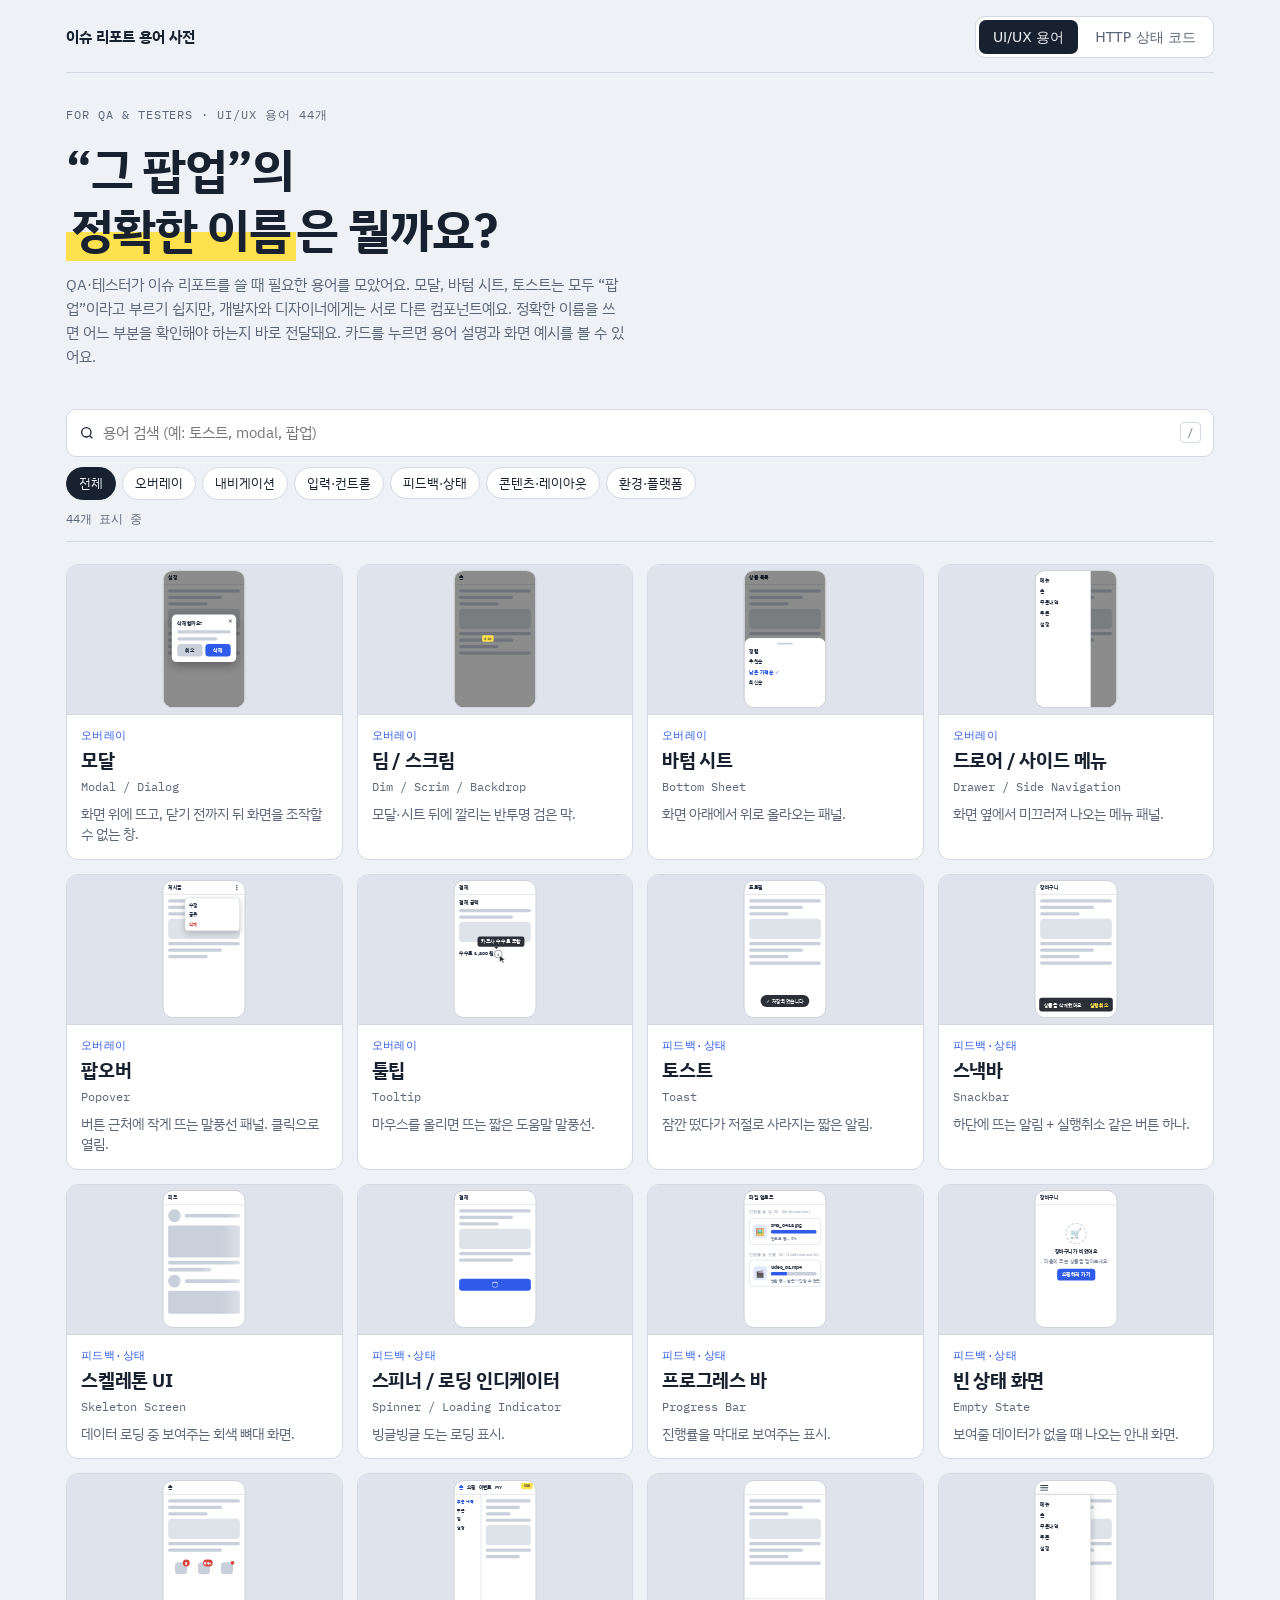
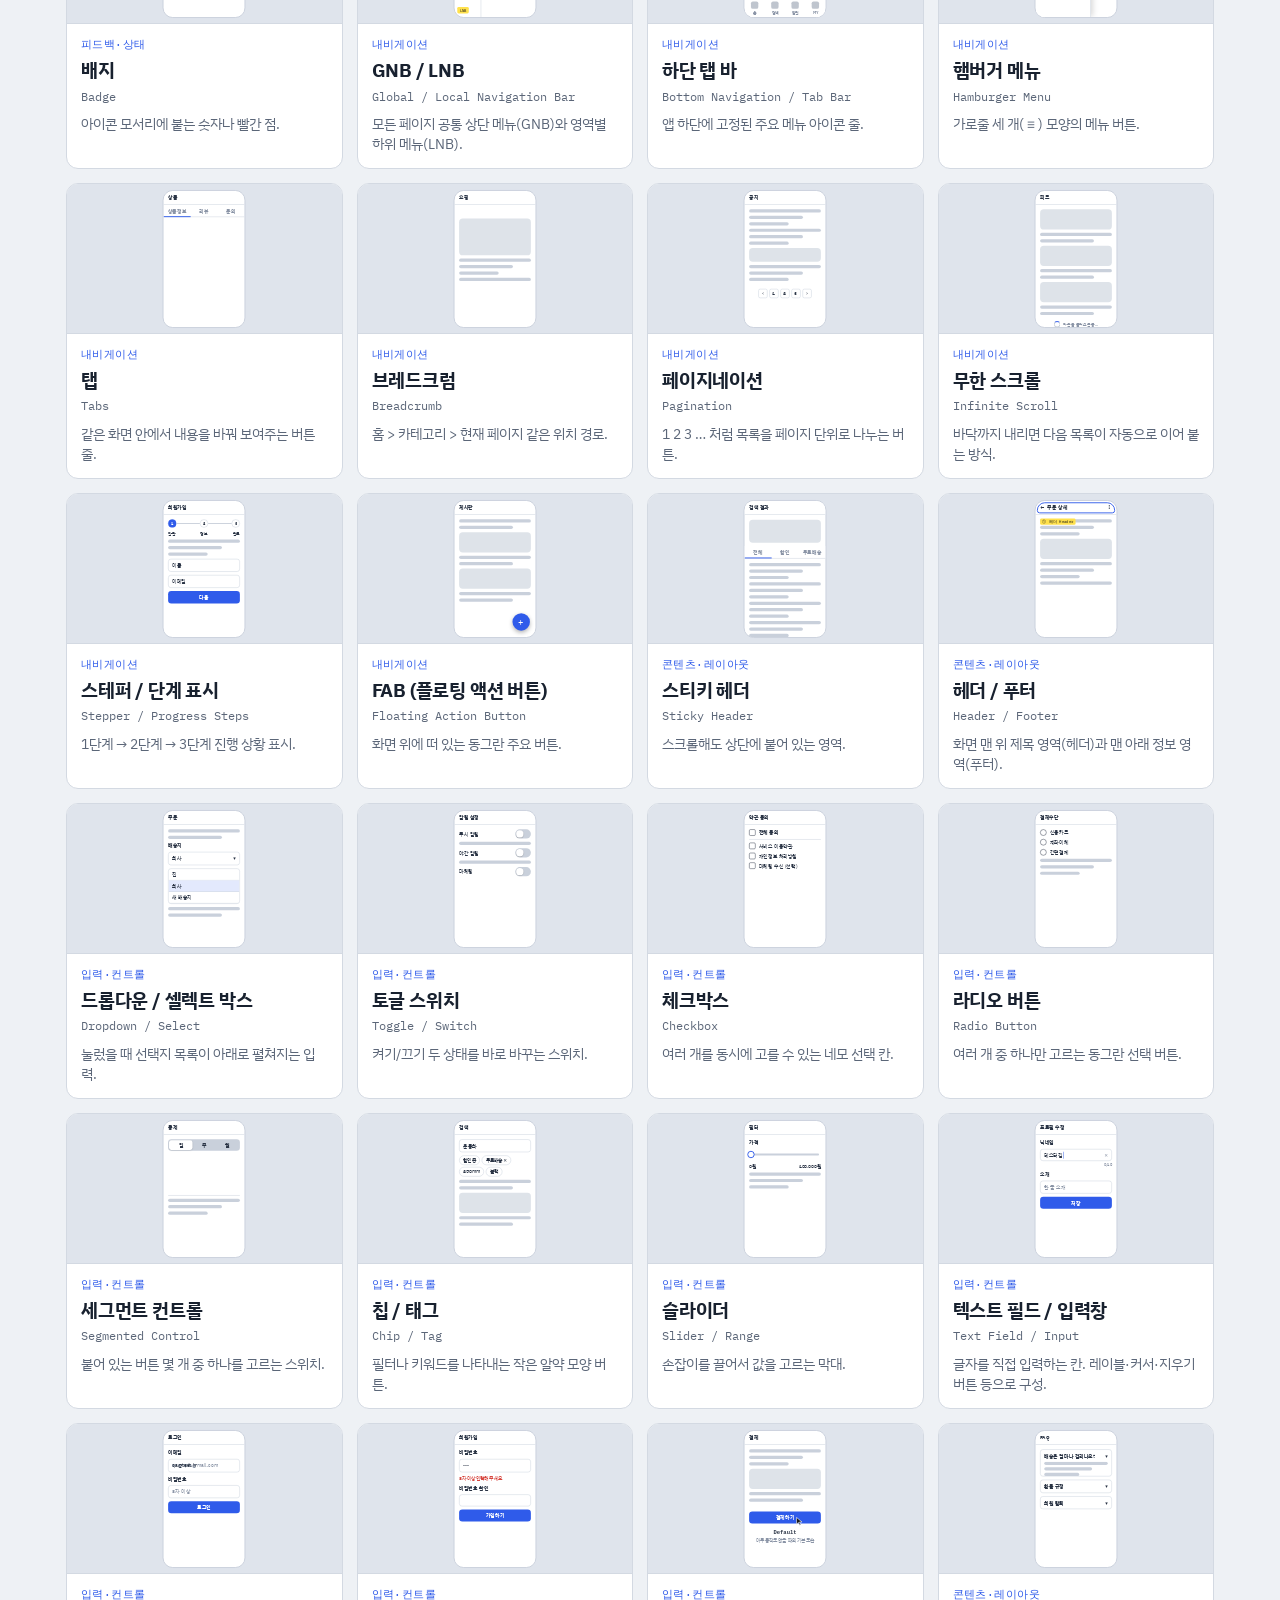
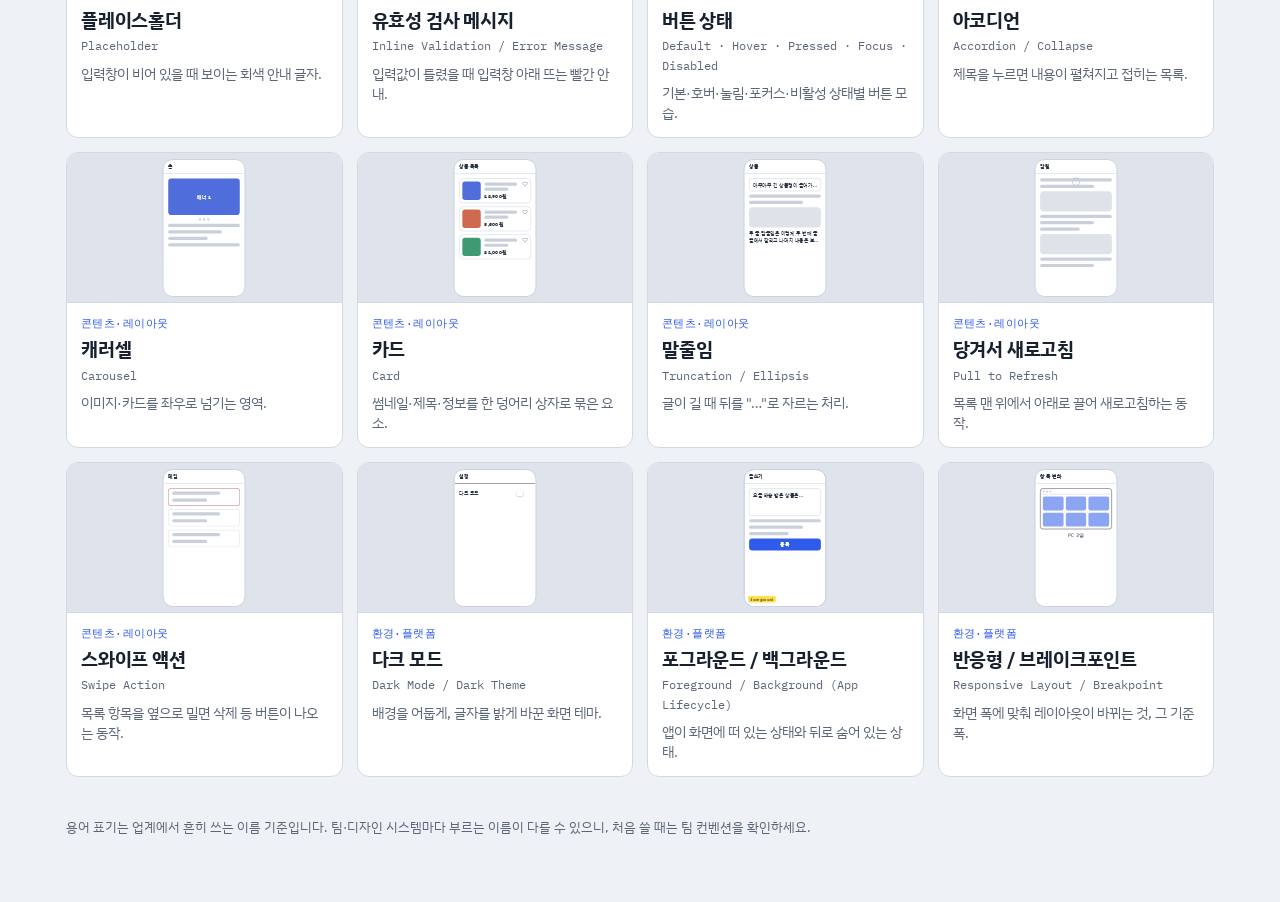
==== commit 990b16c1: "feat: HTTP 상태 코드 사전 및 상단 메뉴(GNB) 추가 - 상단 메뉴(GNB)로 UI/UX 용어 · HTTP 상태 코드 사전 전환 - HTTP 상태 코드 20개 추가 (2" ====
--- a/index.html
+++ b/index.html
@@ -8,19 +8,25 @@
 <link rel="stylesheet" href="https://fonts.googleapis.com/css2?family=IBM+Plex+Sans+KR:wght@400;500;700&family=IBM+Plex+Mono:wght@400;500&display=swap">
 <link rel="stylesheet" href="css/common.css">
 <link rel="stylesheet" href="css/ui-demo.css">
+<link rel="stylesheet" href="css/status-demo.css">
 </head>
 <body>
 <div class="wrap">
+  <nav class="site-nav" aria-label="사전 종류">
+    <a class="brand" href="#ui">이슈 리포트 용어 사전</a>
+    <div class="gnb-tabs"><a href="#ui" data-s="ui">UI/UX 용어</a><a href="#http" data-s="http">HTTP 상태 코드</a></div>
+  </nav>
+  <!-- 문구는 사전별로 app.js의 DICTS에서 채움 -->
   <header class="hero">
-    <span class="eyebrow">For QA &amp; Testers · UI/UX 용어 <span id="total"></span>개</span>
-    <h1>“그 팝업”의<br><mark>정확한 이름</mark>은 뭘까요?</h1>
-    <p class="lede">QA·테스터가 이슈 리포트를 쓸 때 필요한 용어를 모았어요. 모달, 바텀 시트, 토스트는 모두 “팝업”이라고 부르기 쉽지만, 개발자와 디자이너에게는 서로 다른 컴포넌트예요. 정확한 이름을 쓰면 어느 부분을 확인해야 하는지 바로 전달돼요. 카드를 누르면 용어 설명과 화면 예시를 볼 수 있어요.</p>
+    <span class="eyebrow" id="eyebrow"></span>
+    <h1 id="h1"></h1>
+    <p class="lede" id="lede"></p>
   </header>
 
   <div class="toolbar">
     <label class="search" for="q">
       <svg width="16" height="16" viewBox="0 0 24 24" fill="none" stroke="currentColor" stroke-width="2" aria-hidden="true"><circle cx="11" cy="11" r="7"/><path d="m20 20-3.5-3.5"/></svg>
-      <input id="q" type="search" placeholder="용어 검색 (예: 토스트, modal, 팝업)" autocomplete="off">
+      <input id="q" type="search" placeholder="" autocomplete="off">
       <kbd>/</kbd>
     </label>
     <div class="cats" id="cats" role="group" aria-label="분류"></div>
@@ -28,7 +34,7 @@
   </div>
 
   <main class="grid" id="grid"></main>
-  <footer>용어 표기는 업계에서 흔히 쓰는 이름 기준입니다. 팀·디자인 시스템마다 부르는 이름이 다를 수 있으니, 처음 쓸 때는 팀 컨벤션을 확인하세요.</footer>
+  <footer id="foot"></footer>
 </div>
 
 <div class="overlay" id="ov" hidden>
@@ -36,17 +42,20 @@
     <div class="d-stage"><div id="d-demo"></div><span class="note" id="d-note"></span></div>
     <div class="d-body">
       <div class="d-head">
-        <div><span class="cat" id="d-cat" style="font-family:var(--f-mono);font-size:12px;color:var(--accent)"></span>
-        <h2 id="d-title"></h2><span class="en" id="d-en" style="font-family:var(--f-mono);font-size:13px;color:var(--muted)"></span></div>
+        <div><span class="cat" id="d-cat"></span>
+        <h2 id="d-title"></h2><span class="en" id="d-en"></span></div>
         <button class="close" id="d-close" aria-label="닫기">✕</button>
       </div>
       <section><h4>설명</h4><p id="d-desc"></p></section>
-      <section><h4>헷갈리기 쉬운 용어</h4><div class="rels" id="d-rels"></div></section>
+      <section id="d-when-s"><h4>이럴 때 보여요</h4><ul id="d-when"></ul></section>
+      <section id="d-tip-s"><h4>보고할 때 팁</h4><p id="d-tip"></p></section>
+      <section><h4 id="d-rel-h"></h4><div class="rels" id="d-rels"></div></section>
     </div>
   </div>
 </div>
 
 <script src="js/ui-terms.js"></script>
+<script src="js/status-codes.js"></script>
 <script src="js/app.js"></script>
 </body>
 </html>
--- a/css/common.css
+++ b/css/common.css
@@ -1,7 +1,7 @@
-/* Layout: 검색·필터 바 아래 카드 그리드, 카드 → 상세 팝업(애니메이션 데모 + 설명 + 보고 예시) */
+/* Layout: GNB(사전 전환) → 검색·필터 바 → 카드 그리드, 카드 → 상세 팝업(화면 예시 + 설명) */
 :root{
   --bg:#eef1f5; --surface:#ffffff; --ink:#18212f; --muted:#5b6678; --line:#d3d9e2;
-  --accent:#2f5bea; --accent-soft:#e3e9fd; --mark:#ffe14d; --bad:#d6453d; --good:#1f8a5b;
+  --accent:#2f5bea; --accent-soft:#e3e9fd; --mark:#ffe14d; --bad:#d6453d; --good:#1f8a5b; --warn:#b45309; --on-accent:#fff;
   --stage:#dfe4ec; --phone:#ffffff; --phone-ink:#2a3445; --phone-line:#c9d0db;
   --f-display:"IBM Plex Sans KR",system-ui,-apple-system,"Apple SD Gothic Neo","Malgun Gothic",sans-serif;
   --f-body:"IBM Plex Sans KR",system-ui,-apple-system,"Apple SD Gothic Neo","Malgun Gothic",sans-serif;
@@ -9,11 +9,11 @@
 }
 @media (prefers-color-scheme:dark){:root:not([data-theme="light"]){
   --bg:#121721; --surface:#1b2230; --ink:#e7ecf3; --muted:#9aa5b8; --line:#2c3546;
-  --accent:#7d9bff; --accent-soft:#232d48; --mark:#e8c93a; --bad:#ff7b72; --good:#4fc98e;
+  --accent:#7d9bff; --accent-soft:#232d48; --mark:#e8c93a; --bad:#ff7b72; --good:#4fc98e; --warn:#f0a35e; --on-accent:#0d1424;
   --stage:#0d121a; --phone:#222b3a; --phone-ink:#d7deea; --phone-line:#3a4559; color-scheme:dark}}
 :root[data-theme="dark"]{
   --bg:#121721; --surface:#1b2230; --ink:#e7ecf3; --muted:#9aa5b8; --line:#2c3546;
-  --accent:#7d9bff; --accent-soft:#232d48; --mark:#e8c93a; --bad:#ff7b72; --good:#4fc98e;
+  --accent:#7d9bff; --accent-soft:#232d48; --mark:#e8c93a; --bad:#ff7b72; --good:#4fc98e; --warn:#f0a35e; --on-accent:#0d1424;
   --stage:#0d121a; --phone:#222b3a; --phone-ink:#d7deea; --phone-line:#3a4559; color-scheme:dark}
 *{box-sizing:border-box}
 :root{padding-top:env(safe-area-inset-top,0px);padding-bottom:env(safe-area-inset-bottom,0px)}
@@ -21,16 +21,20 @@
 img{max-width:100%}
 [hidden]{display:none!important}
 body{background:var(--bg);color:var(--ink);font-family:var(--f-body);font-size:15px;line-height:1.6}
-.wrap{max-width:1180px;margin:0 auto;padding-left:max(16px,env(safe-area-inset-left,0px));padding-right:max(16px,env(safe-area-inset-right,0px));padding-block:40px 64px}
+.wrap{max-width:1180px;margin:0 auto;padding-left:max(16px,env(safe-area-inset-left,0px));padding-right:max(16px,env(safe-area-inset-right,0px));padding-block:16px 64px}
+/* GNB(.site-nav — 데모용 .gnb와 겹치지 않게 다른 이름): 사전 종류 전환 (UI/UX 용어 · HTTP 상태 코드) */
+.site-nav{display:flex;align-items:center;justify-content:space-between;gap:10px 16px;flex-wrap:wrap;padding-bottom:14px;border-bottom:1px solid var(--line);margin-bottom:32px}
+.site-nav .brand{font-weight:700;font-size:15px;color:var(--ink);text-decoration:none}
+.gnb-tabs{display:flex;gap:3px;background:var(--surface);border:1px solid var(--line);border-radius:10px;padding:3px}
+.gnb-tabs a{font-size:14px;font-weight:500;color:var(--muted);text-decoration:none;padding:6px 14px;border-radius:7px}
+.gnb-tabs a:hover{color:var(--ink)}
+.gnb-tabs a[aria-current="page"]{background:var(--ink);color:var(--bg)}
+.site-nav a:focus-visible{outline:2px solid var(--accent);outline-offset:2px}
 header.hero{display:grid;gap:14px;margin-bottom:28px}
 .eyebrow{font-family:var(--f-mono);font-size:12px;letter-spacing:.08em;color:var(--muted);text-transform:uppercase}
 h1{font-family:var(--f-display);font-weight:700;font-size:clamp(30px,5.2vw,48px);line-height:1.25;letter-spacing:-.02em;margin:0;text-wrap:balance}
 h1 mark{background:linear-gradient(transparent 55%,var(--mark) 55%);color:inherit;padding:0 .1em}
 .lede{max-width:62ch;color:var(--muted);margin:0}
-.compare{display:grid;grid-template-columns:repeat(auto-fit,minmax(260px,1fr));gap:10px;max-width:760px;margin-top:6px}
-.compare div{background:var(--surface);border:1px solid var(--line);border-radius:8px;padding:10px 14px;font-size:14px;min-width:0}
-.compare b{font-family:var(--f-mono);font-size:11px;letter-spacing:.06em;display:block;margin-bottom:2px}
-.compare .b b{color:var(--bad)} .compare .g b{color:var(--good)}
 .toolbar{position:sticky;top:env(safe-area-inset-top,0px);z-index:5;background:var(--bg);padding-block:12px;display:grid;gap:10px;border-bottom:1px solid var(--line);margin-bottom:22px}
 body::before{content:"";position:fixed;inset:0 0 auto;height:env(safe-area-inset-top,0px);z-index:10;background:var(--bg)}
 .search{display:flex;align-items:center;gap:8px;background:var(--surface);border:1px solid var(--line);border-radius:10px;padding:0 12px}
@@ -40,7 +44,7 @@
 .cats{display:flex;gap:6px;flex-wrap:wrap}
 .cats button{font:inherit;font-size:13px;border:1px solid var(--line);background:var(--surface);color:var(--ink);border-radius:999px;padding:5px 12px;cursor:pointer}
 .cats button[aria-pressed="true"]{background:var(--ink);color:var(--bg);border-color:var(--ink)}
-.cats button:focus-visible,.card:focus-visible,.close:focus-visible,.copy:focus-visible,.rel:focus-visible{outline:2px solid var(--accent);outline-offset:2px}
+.cats button:focus-visible,.card:focus-visible,.close:focus-visible,.rel:focus-visible{outline:2px solid var(--accent);outline-offset:2px}
 .count{font-family:var(--f-mono);font-size:12px;color:var(--muted)}
 .grid{display:grid;grid-template-columns:repeat(auto-fill,minmax(230px,1fr));gap:14px}
 .card{text-align:left;font:inherit;color:inherit;background:var(--surface);border:1px solid var(--line);border-radius:12px;padding:0;cursor:pointer;display:grid;grid-template-rows:auto 1fr;overflow:hidden;transition:transform .15s,border-color .15s,box-shadow .15s}
@@ -60,16 +64,12 @@
 .d-body{padding:24px 26px 26px;display:grid;gap:16px;align-content:start;min-width:0}
 .d-head{display:flex;justify-content:space-between;gap:12px;align-items:start}
 .d-head h2{font-family:var(--f-display);font-weight:700;font-size:28px;letter-spacing:-.02em;margin:0;line-height:1.1}
+.d-head .cat{font-family:var(--f-mono);font-size:12px;color:var(--accent)}
+.d-head .en{font-family:var(--f-mono);font-size:13px;color:var(--muted)}
 .close{border:1px solid var(--line);background:var(--surface);color:var(--ink);border-radius:8px;width:34px;height:34px;font-size:18px;cursor:pointer;flex:none}
 .d-body h4{margin:0 0 6px;font-size:12px;font-family:var(--f-mono);letter-spacing:.06em;color:var(--muted);text-transform:uppercase;font-weight:500}
 .d-body p{margin:0}
 .d-body ul{margin:0;padding-left:18px;display:grid;gap:3px}
-.report{display:grid;gap:8px}
-.report .row{border-radius:8px;padding:10px 12px;font-size:14px;border:1px solid var(--line);display:grid;gap:2px}
-.report .bad{border-left:3px solid var(--bad)} .report .good{border-left:3px solid var(--good)}
-.report .row b{font-family:var(--f-mono);font-size:11px;letter-spacing:.05em}
-.report .bad b{color:var(--bad)} .report .good b{color:var(--good)}
-.copy{justify-self:start;font:inherit;font-size:12.5px;border:1px solid var(--line);background:var(--surface);color:var(--ink);border-radius:6px;padding:4px 10px;cursor:pointer}
 .rels{display:flex;gap:6px;flex-wrap:wrap}
 .rel{font:inherit;font-size:13px;border:1px dashed var(--accent);color:var(--accent);background:transparent;border-radius:6px;padding:3px 10px;cursor:pointer}
 footer{margin-top:40px;color:var(--muted);font-size:13px}
--- a/css/ui-demo.css
+++ b/css/ui-demo.css
@@ -8,7 +8,7 @@
 .ln{height:7px;border-radius:4px;background:var(--phone-line)}
 .ln.s{width:55%}.ln.m{width:75%}
 .blk{height:44px;border-radius:8px;background:var(--phone-line);opacity:.6}
-.btn{background:var(--accent);color:#fff;border-radius:7px;padding:6px 10px;font-weight:700;text-align:center;font-size:11px}
+.btn{background:var(--accent);color:var(--on-accent);border-radius:7px;padding:6px 10px;font-weight:700;text-align:center;font-size:11px}
 .cur{position:absolute;width:14px;height:20px;z-index:9;line-height:0}
 .dim{position:absolute;inset:0;background:rgba(0,0,0,.45)}
 .lbl{position:absolute;font-family:var(--f-mono);font-size:9px;background:var(--mark);color:#1a1a1a;padding:1px 5px;border-radius:3px;z-index:8}
@@ -64,9 +64,25 @@
 @keyframes acArr{0%,20%{transform:rotate(0)}35%,75%{transform:rotate(180deg)}90%,100%{transform:rotate(0)}}
 /* tab */
 .tb{display:flex;border-bottom:1px solid var(--phone-line);position:relative}
-.tb span{flex:1;text-align:center;padding:6px 0;font-weight:700}
-.tb .ind{position:absolute;bottom:-1px;left:0;width:33.3%;height:2px;background:var(--accent);animation:tbi 4.5s infinite}
-@keyframes tbi{0%,25%{transform:translateX(0)}33%,58%{transform:translateX(100%)}66%,91%{transform:translateX(200%)}100%{transform:translateX(0)}}
+.tb span{flex:1;text-align:center;padding:6px 0;font-weight:700;color:#8b95a7;animation:tbL 6s infinite}
+.tb .ind{position:absolute;bottom:-1px;left:0;width:33.3%;height:2px;background:var(--accent);animation:tbi 6s infinite}
+/* 탭마다 2초씩: 밑줄이 옮겨 가고, 아래 내용이 전혀 다른 화면으로 바뀜 */
+.tb-pg{position:absolute;left:0;right:0;top:57px;bottom:0;overflow:hidden}
+.tb-p{position:absolute;inset:0;padding:10px;display:grid;gap:7px;align-content:start;opacity:0;animation:tbP 6s infinite}
+.tb span:nth-child(2),.tb-p:nth-child(2){animation-delay:-4s}
+.tb span:nth-child(3),.tb-p:nth-child(3){animation-delay:-2s}
+.tb-p .blk.big{height:90px}
+.tb-rv{display:grid;gap:4px;padding-bottom:7px;border-bottom:1px solid var(--phone-line)}
+.tb-rv:last-child{border-bottom:0}
+.tb-st{color:#c27c00;font-size:10px;letter-spacing:1px}
+.tb-qa{display:flex;gap:6px;align-items:center}
+.tb-qa b{width:14px;height:14px;border-radius:4px;background:var(--accent-soft);color:var(--accent);font-size:8px;display:grid;place-items:center;flex:none}
+.tb-qa.a{padding-left:12px;margin-bottom:5px}
+.tb-qa.a b{background:var(--phone-line);color:var(--muted)}
+.tb-qa .ln{flex:1}
+@keyframes tbi{0%,30%{transform:translateX(0)}34%,63%{transform:translateX(100%)}67%,96%{transform:translateX(200%)}100%{transform:translateX(0)}}
+@keyframes tbL{0%,32%{color:var(--accent)}35%,100%{color:#8b95a7}}
+@keyframes tbP{0%{opacity:0;transform:translateX(14px)}5%,30%{opacity:1;transform:none}34%,100%{opacity:0;transform:none}}
 /* carousel */
 .cr{overflow:hidden;border-radius:8px}
 .cr .track{display:flex;width:300%;animation:cr 6s infinite}
@@ -82,11 +98,23 @@
 .pn{display:flex;gap:4px;justify-content:center}
 .pn span{width:20px;height:20px;border-radius:4px;display:grid;place-items:center;border:1px solid var(--phone-line)}
 .pn span:nth-child(2){animation:pn2 4s infinite}.pn span:nth-child(3){animation:pn3 4s infinite}
-@keyframes pn2{0%,45%,100%{background:var(--accent);color:#fff}50%,95%{background:transparent;color:inherit}}
-@keyframes pn3{0%,45%,100%{background:transparent;color:inherit}50%,95%{background:var(--accent);color:#fff}}
+@keyframes pn2{0%,45%,100%{background:var(--accent);color:var(--on-accent)}50%,95%{background:transparent;color:inherit}}
+@keyframes pn3{0%,45%,100%{background:transparent;color:inherit}50%,95%{background:var(--accent);color:var(--on-accent)}}
 /* infinite scroll */
-.is{position:absolute;left:10px;right:10px;top:40px;display:grid;gap:7px;animation:is 4s infinite linear}
-@keyframes is{0%,15%{transform:translateY(0)}60%,100%{transform:translateY(-120px)}}
+/* 목록은 헤더 아래 영역 안에서만 보이게 잘라냄 */
+.is-v{position:absolute;left:0;right:0;top:31px;bottom:0;overflow:hidden}
+/* 바닥까지 스크롤 → 로딩 표시 → 새 글이 아래에 붙음 → 이어서 스크롤 (7초 반복) */
+.is{position:absolute;left:10px;right:10px;top:9px;display:grid;gap:7px;animation:is 7s infinite ease-in-out}
+.is-p{display:grid;gap:7px}
+.is-ld{display:flex;align-items:center;justify-content:center;gap:6px;height:26px;overflow:hidden;font-size:9px;color:#8b95a7;animation:isLd 7s infinite}
+.is-ld .spin{width:14px;height:14px;border-width:2px}
+.is-new{display:grid;gap:7px;max-height:0;opacity:0;overflow:hidden;border-radius:8px;animation:isNew 7s infinite}
+.is-tag{font-size:9px;font-weight:700;color:var(--accent);padding:6px 6px 0}
+.is-new .is-p{padding:0 6px 6px}
+.is-new .is-p+.is-p{padding-top:0}
+@keyframes is{0%,12%{transform:translateY(0);opacity:1}30%,57%{transform:translateY(-62px)}64%{transform:translateY(-62px)}82%,94%{transform:translateY(-178px);opacity:1}99%,100%{transform:translateY(-178px);opacity:0}}
+@keyframes isLd{0%,56%{height:26px;opacity:1}60%,100%{height:0;opacity:0}}
+@keyframes isNew{0%,56%{max-height:0;opacity:0;background:transparent}62%{max-height:200px;opacity:1;background:var(--accent-soft)}90%,100%{max-height:200px;opacity:1;background:transparent}}
 .spin{width:18px;height:18px;border-radius:50%;border:2.5px solid var(--phone-line);border-top-color:var(--accent);animation:spin .8s infinite linear;justify-self:center}
 @keyframes spin{to{transform:rotate(360deg)}}
 /* breadcrumb */
@@ -117,10 +145,10 @@
 @keyframes tgK{0%,40%,100%{transform:none}50%,90%{transform:translateX(14px)}}
 /* checkbox / radio */
 .opt{display:flex;align-items:center;gap:7px}
-.cb{width:14px;height:14px;border:1.5px solid var(--phone-ink);border-radius:3px;display:grid;place-items:center;font-size:10px;color:#fff}
+.cb{width:14px;height:14px;border:1.5px solid var(--phone-ink);border-radius:3px;display:grid;place-items:center;font-size:10px;color:var(--on-accent)}
 .cb.on{animation:cbOn 4s infinite}
 .cb.on2{animation:cbOn 4s infinite 1s}
-@keyframes cbOn{0%,25%,100%{background:transparent;color:transparent}35%,90%{background:var(--accent);border-color:var(--accent);color:#fff}}
+@keyframes cbOn{0%,25%,100%{background:transparent;color:transparent}35%,90%{background:var(--accent);border-color:var(--accent);color:var(--on-accent)}}
 .rd{width:14px;height:14px;border:1.5px solid var(--phone-ink);border-radius:50%;position:relative}
 .rd::after{content:"";position:absolute;inset:2.5px;border-radius:50%;background:var(--accent);opacity:0}
 .rd.r1::after{animation:r1 4s infinite}.rd.r2::after{animation:r2 4s infinite}.rd.r3::after{animation:r3 4s infinite}
@@ -132,11 +160,11 @@
 .chip{border:1px solid var(--phone-line);border-radius:999px;padding:3px 8px;font-size:10px}
 .chip.a{animation:chA 3s infinite}
 .chip.x{animation:chX 3s infinite}
-@keyframes chA{0%,30%,100%{background:transparent;color:inherit}40%,90%{background:var(--accent);color:#fff;border-color:var(--accent)}}
+@keyframes chA{0%,30%,100%{background:transparent;color:inherit}40%,90%{background:var(--accent);color:var(--on-accent);border-color:var(--accent)}}
 @keyframes chX{0%,50%{opacity:1;transform:none}65%,100%{opacity:0;transform:scale(.6)}}
 /* badge */
 .bd-wrap{position:relative;width:26px;height:26px;border-radius:7px;background:var(--phone-line)}
-.bd{position:absolute;right:-6px;top:-6px;min-width:15px;height:15px;border-radius:8px;background:var(--bad);color:#fff;font-size:9px;font-weight:700;display:grid;place-items:center;padding:0 3px;animation:bd 2.5s infinite}
+.bd{position:absolute;right:-6px;top:-6px;min-width:15px;height:15px;border-radius:8px;background:var(--bad);color:var(--on-accent);font-size:9px;font-weight:700;display:grid;place-items:center;padding:0 3px;animation:bd 2.5s infinite}
 .bd.dot{min-width:8px;width:8px;height:8px;right:-3px;top:-3px;padding:0}
 @keyframes bd{0%,20%{transform:scale(0)}30%{transform:scale(1.3)}38%,100%{transform:scale(1)}}
 /* skeleton */
@@ -148,6 +176,23 @@
 @keyframes pb{0%{width:0}80%,100%{width:100%}}
 .pb.ind i{width:35%;animation:pbi 1.4s infinite linear}
 @keyframes pbi{from{transform:translateX(-100%)}to{transform:translateX(300%)}}
+/* 업로드 파일 카드: 막대와 % 숫자가 함께 오르고, 100%면 완료로 바뀜 */
+@property --p{syntax:'<integer>';inherits:false;initial-value:0}
+.pf-cap{font-family:var(--f-mono);font-size:9px;color:#8b95a7}
+.pf{display:flex;gap:8px;align-items:center;border:1px solid var(--phone-line);border-radius:8px;padding:8px}
+.pf-ic{width:30px;height:30px;border-radius:6px;background:var(--accent-soft);display:grid;place-items:center;font-size:14px;flex:none}
+.pf-b{flex:1;display:grid;gap:4px;min-width:0}
+.pf-b b{font-size:10px}
+.pf-s{position:relative;height:11px;font-size:9px;line-height:11px;color:#8b95a7;white-space:nowrap}
+.pf-s span{position:absolute;left:0;top:0}
+.pf-n{counter-reset:p var(--p);animation:pfN 3s infinite linear,pfA 3s infinite}
+.pf-n::after{content:"업로드 중… " counter(p) "%"}
+.pf-ok{color:#2e9e6a;font-weight:700;opacity:0;animation:pfB 3s infinite}
+.pb i.det{animation:pfBar 3s infinite linear}
+@keyframes pfN{0%{--p:0}80%,100%{--p:100}}
+@keyframes pfBar{0%{width:0;background:var(--accent)}80%{width:100%;background:var(--accent)}84%,100%{width:100%;background:#2e9e6a}}
+@keyframes pfA{0%,79%{opacity:1}80%,100%{opacity:0}}
+@keyframes pfB{0%,79%{opacity:0}80%,100%{opacity:1}}
 /* input / placeholder / validation */
 .in{border:1px solid var(--phone-line);border-radius:6px;padding:6px 8px;position:relative;min-height:26px}
 .in .ph-t{color:#8b95a7;animation:phT 4s infinite}
@@ -158,23 +203,57 @@
 .vmsg{color:var(--bad);font-size:10px;animation:vm 4s infinite}
 @keyframes inErr{0%,45%,100%{border-color:var(--phone-line)}55%,95%{border-color:var(--bad)}}
 @keyframes vm{0%,45%,100%{opacity:0}55%,95%{opacity:1}}
+/* carousel demo (장면 직접 넘기기) */
+.car{position:absolute;inset:0;overflow:hidden;touch-action:pan-y}
+.car-t{display:flex;height:100%;transition:transform .35s ease}
+.car-s{position:relative;flex:1 0 0;height:100%;overflow:hidden}
+/* 강조 테두리: 휴대폰 모서리(안쪽 반경 20px)를 따라 둥글게 */
+.car-hl::after{content:"";position:absolute;inset:3px;border:2px solid var(--accent);border-radius:6px;pointer-events:none}
+.car-hl.top{position:relative}
+.car-hl.top::after{border-radius:17px 17px 6px 6px}
+.car-hl.bot::after{border-radius:6px 6px 17px 17px}
+.car-dots{position:absolute;left:50%;bottom:8px;transform:translateX(-50%);display:flex;gap:5px;z-index:9}
+.car-dots i{width:6px;height:6px;border-radius:50%;background:var(--phone-line)}
+.car-dots i.on{background:var(--accent)}
+.card .mini .car-dots{display:none}
+#d-demo .car-dots{position:static;transform:none;justify-content:center;gap:7px;margin:12px 0 16px}
+#d-demo .car-dots i{width:8px;height:8px;cursor:pointer;background:var(--muted);opacity:.35}
+#d-demo .car-dots i.on{background:var(--accent);opacity:1}
+#d-demo{position:relative}
+.car-btn{position:absolute;top:150px;margin-top:-17px;width:34px;height:34px;border:0;border-radius:50%;background:rgba(0,0,0,.5);color:#fff;font-size:20px;line-height:1;display:grid;place-items:center;cursor:pointer;z-index:10;padding:0 0 2px}
+.car-btn:hover{background:rgba(0,0,0,.7)}
+.car-btn:focus-visible{outline:2px solid var(--mark);outline-offset:2px}
+.car-btn.prev{left:-50px}.car-btn.next{right:-50px}
+@media (prefers-reduced-motion:reduce){.car-t{transition:none}}
 /* button states */
-.st-btn{animation:stB 5s infinite}
-@keyframes stB{0%,18%{filter:none;transform:none;box-shadow:none;opacity:1}22%,38%{filter:brightness(1.15)}42%,58%{transform:scale(.94);filter:brightness(.85)}62%,78%{box-shadow:0 0 0 3px var(--phone),0 0 0 5px var(--mark)}82%,100%{opacity:.35}}
-.st-lbl{text-align:center;font-family:var(--f-mono);font-size:10px;height:14px;position:relative}
-.st-lbl span{position:absolute;inset:0;opacity:0}
-.st-lbl span:nth-child(1){animation:sl1 5s infinite}.st-lbl span:nth-child(2){animation:sl2 5s infinite}.st-lbl span:nth-child(3){animation:sl3 5s infinite}.st-lbl span:nth-child(4){animation:sl4 5s infinite}.st-lbl span:nth-child(5){animation:sl5 5s infinite}
-@keyframes sl1{0%,18%{opacity:1}20%,100%{opacity:0}}
-@keyframes sl2{0%,20%,40%,100%{opacity:0}22%,38%{opacity:1}}
-@keyframes sl3{0%,40%,60%,100%{opacity:0}42%,58%{opacity:1}}
-@keyframes sl4{0%,60%,80%,100%{opacity:0}62%,78%{opacity:1}}
-@keyframes sl5{0%,80%{opacity:0}82%,100%{opacity:1}}
+.bst-w{position:relative;margin-top:14px}
+.bst-w .cur{right:40px;top:12px}
+.def .cur{animation:bDefC 3s infinite ease-in-out}
+.hov .bst{animation:bHovB 3s infinite}
+.hov .cur{animation:bHovC 3s infinite ease-in-out}
+.prs .bst{animation:bPrsB 3s infinite}
+.prs .cur{animation:bPrsC 3s infinite}
+.foc .bst{animation:bFoc 3s infinite}
+.bst-key{position:absolute;right:0;top:-24px;font-family:var(--f-mono);font-size:9px;background:var(--phone);border:1px solid var(--phone-ink);border-radius:4px;padding:1px 5px;animation:bKey 3s infinite}
+.dis .bst{opacity:.35}
+.dis .cur{animation:bDisC 3s infinite ease-in-out}
+.bst-no{position:absolute;right:28px;top:22px;color:var(--bad);font-weight:700;font-size:13px;line-height:1;opacity:0;animation:bNo 3s infinite}
+@keyframes bDefC{0%,100%{transform:translate(-80px,-50px)}50%{transform:translate(10px,-72px)}}
+@keyframes bHovC{0%,10%,100%{transform:translate(45px,48px)}32%,70%{transform:none}90%{transform:translate(45px,48px)}}
+@keyframes bHovB{0%,28%,74%,100%{filter:none}34%,70%{filter:brightness(1.2)}}
+@keyframes bPrsB{0%,35%,62%,100%{transform:none;filter:none}42%,55%{transform:scale(.94);filter:brightness(.8)}}
+@keyframes bPrsC{0%,35%,62%,100%{transform:none}42%,55%{transform:scale(.85)}}
+@keyframes bKey{0%,22%,36%,100%{transform:none;box-shadow:0 2px 0 var(--phone-ink)}27%,32%{transform:translateY(2px);box-shadow:none}}
+@keyframes bFoc{0%,30%,92%,100%{box-shadow:none}36%,88%{box-shadow:0 0 0 3px var(--phone),0 0 0 5px var(--mark)}}
+@keyframes bDisC{0%,10%,100%{transform:translate(45px,48px)}30%,45%,62%,72%{transform:none}52%{transform:scale(.85)}90%{transform:translate(45px,48px)}}
+@keyframes bNo{0%,48%,76%,100%{opacity:0}52%,72%{opacity:1}}
+.bst-cap{display:grid;justify-items:center;gap:2px;margin-top:6px}
+.bst-cap b{font-family:var(--f-mono);font-size:12px}
+.bst-cap span{font-size:10px;color:#8b95a7}
 /* FAB */
-.fab{position:absolute;right:12px;bottom:14px;width:38px;height:38px;border-radius:50%;background:var(--accent);color:#fff;display:grid;place-items:center;font-size:20px;box-shadow:0 4px 10px rgba(0,0,0,.3);animation:fab 3s infinite}
+.fab{position:absolute;right:12px;bottom:14px;width:38px;height:38px;border-radius:50%;background:var(--accent);color:var(--on-accent);display:grid;place-items:center;font-size:20px;box-shadow:0 4px 10px rgba(0,0,0,.3);animation:fab 3s infinite}
 @keyframes fab{0%,60%,100%{transform:none}70%{transform:scale(.88)}80%{transform:rotate(45deg)}}
 /* sticky */
-.sticky-pg{position:absolute;left:10px;right:10px;top:40px;display:grid;gap:7px;animation:is 4s infinite ease-in-out alternate}
-.sticky-hd{position:absolute;left:0;right:0;top:0;background:var(--phone);z-index:3}
 .stk-h{position:relative;z-index:4;background:var(--phone)}
 .stk-c{position:absolute;left:0;right:0;top:31px;padding:10px;display:grid;gap:7px;animation:stkC 4s infinite alternate linear}
 .stk-t{position:absolute;left:0;right:0;top:98px;background:var(--phone);z-index:3;animation:stkT 4s infinite alternate linear}
@@ -189,11 +268,11 @@
 .stp{display:flex;align-items:center;gap:0}
 .stp i{width:18px;height:18px;border-radius:50%;border:1.5px solid var(--phone-line);display:grid;place-items:center;font-style:normal;font-size:9px;flex:none}
 .stp b{flex:1;height:2px;background:var(--phone-line)}
-.stp i:nth-of-type(1){background:var(--accent);color:#fff;border-color:var(--accent)}
+.stp i:nth-of-type(1){background:var(--accent);color:var(--on-accent);border-color:var(--accent)}
 .stp i:nth-of-type(2){animation:stp2 4s infinite}.stp i:nth-of-type(3){animation:stp3 4s infinite}
 .stp b:nth-of-type(1){animation:stb1 4s infinite}.stp b:nth-of-type(2){animation:stb2 4s infinite}
-@keyframes stp2{0%,30%,100%{background:transparent;color:inherit;border-color:var(--phone-line)}35%,95%{background:var(--accent);color:#fff;border-color:var(--accent)}}
-@keyframes stp3{0%,65%,100%{background:transparent;color:inherit;border-color:var(--phone-line)}70%,95%{background:var(--accent);color:#fff;border-color:var(--accent)}}
+@keyframes stp2{0%,30%,100%{background:transparent;color:inherit;border-color:var(--phone-line)}35%,95%{background:var(--accent);color:var(--on-accent);border-color:var(--accent)}}
+@keyframes stp3{0%,65%,100%{background:transparent;color:inherit;border-color:var(--phone-line)}70%,95%{background:var(--accent);color:var(--on-accent);border-color:var(--accent)}}
 @keyframes stb1{0%,25%,100%{background:var(--phone-line)}30%,95%{background:var(--accent)}}
 @keyframes stb2{0%,60%,100%{background:var(--phone-line)}65%,95%{background:var(--accent)}}
 /* ellipsis */
@@ -202,7 +281,7 @@
 .el2{display:-webkit-box;-webkit-line-clamp:2;-webkit-box-orient:vertical;overflow:hidden}
 /* swipe action */
 .sw{position:relative;height:38px;border-radius:6px;overflow:hidden;background:var(--bad)}
-.sw .del{position:absolute;right:10px;top:0;bottom:0;display:grid;place-items:center;color:#fff;font-weight:700}
+.sw .del{position:absolute;right:10px;top:0;bottom:0;display:grid;place-items:center;color:var(--on-accent);font-weight:700}
 .sw .row{position:absolute;inset:0;background:var(--phone);border:1px solid var(--phone-line);border-radius:6px;padding:6px 8px;display:grid;gap:5px;animation:sw 3.4s infinite}
 @keyframes sw{0%,20%,90%,100%{transform:none}40%,75%{transform:translateX(-50px)}}
 /* empty state */
@@ -210,16 +289,83 @@
 .es .ic{width:46px;height:46px;border-radius:50%;border:2px dashed var(--phone-line);display:grid;place-items:center;font-size:20px;animation:esF 3s infinite ease-in-out}
 @keyframes esF{50%{transform:translateY(-5px)}}
 /* scroll bar / dim */
-.nav-bt{position:absolute;left:0;right:0;bottom:0;height:34px;border-top:1px solid var(--phone-line);display:flex;justify-content:space-around;align-items:center;background:var(--phone)}
-.nav-bt i{width:16px;height:16px;border-radius:4px;background:var(--phone-line);display:block}
-.nav-bt i.on{background:var(--accent)}
+.nav-bt{position:absolute;left:0;right:0;bottom:0;height:40px;border-top:1px solid var(--phone-line);display:flex;justify-content:space-around;align-items:center;background:var(--phone)}
+/* 하단 탭: 홈→검색→알림→MY 순서로 선택이 옮겨가고, 상단 제목·본문도 함께 바뀜 (1.5초 간격) */
+.nav-bt span{display:grid;justify-items:center;gap:3px;font-size:8px;font-weight:700;color:#8b95a7;animation:navOn 6s infinite}
+.nav-bt i{width:16px;height:16px;border-radius:4px;background:currentColor;opacity:.55;display:block}
+.nav-tt{position:relative;display:inline-block;width:40px;height:14px}
+.nav-tt b{position:absolute;left:0;top:0;opacity:0;animation:navTt 6s infinite}
+.nav-bt span:nth-child(2),.nav-tt b:nth-child(2){animation-delay:-4.5s}
+.nav-bt span:nth-child(3),.nav-tt b:nth-child(3){animation-delay:-3s}
+.nav-bt span:nth-child(4),.nav-tt b:nth-child(4){animation-delay:-1.5s}
+.nav-pg{animation:navPg 1.5s infinite}
+@keyframes navOn{0%,24%{color:var(--accent)}25%,100%{color:#8b95a7}}
+@keyframes navTt{0%,24%{opacity:1}25%,100%{opacity:0}}
+@keyframes navPg{0%{opacity:.2;transform:translateY(4px)}20%,100%{opacity:1;transform:none}}
 /* segmented */
 .seg{display:flex;background:var(--phone-line);border-radius:7px;padding:2px;position:relative}
 .seg span{flex:1;text-align:center;padding:4px 0;z-index:1;font-weight:700;font-size:10px}
-.seg .kn{position:absolute;top:2px;bottom:2px;left:2px;width:calc(33.3% - 1.3px);background:var(--phone);border-radius:5px;box-shadow:0 1px 3px rgba(0,0,0,.2);animation:tbi 4.5s infinite}
+.seg .kn{position:absolute;top:2px;bottom:2px;left:2px;width:calc(33.3% - 1.3px);background:var(--phone);border-radius:5px;box-shadow:0 1px 3px rgba(0,0,0,.2);animation:segK 4.5s infinite}
+.seg-ch{height:90px;display:flex;align-items:flex-end;gap:6px;padding:6px 4px 0;border-bottom:1px solid var(--phone-line)}
+.seg-ch i{flex:1;border-radius:3px 3px 0 0;background:var(--accent);opacity:.7;animation:segBar 4.5s infinite}
+/* 선택 배경이 일→주→월로 이동하고, 차트가 그 기간 데이터로 바뀜 */
+@keyframes segK{0%,30%,100%{transform:none}36%,63%{transform:translateX(100%)}69%,96%{transform:translateX(200%)}}
+@keyframes segBar{0%,30%,100%{height:var(--a)}36%,63%{height:var(--b)}69%,96%{height:var(--c)}}
 /* slider */
 .sl{height:4px;background:var(--phone-line);border-radius:2px;position:relative;margin:10px 4px}
 .sl .fill{position:absolute;left:0;top:0;bottom:0;background:var(--accent);border-radius:2px;animation:slF 3.4s infinite ease-in-out}
 .sl .th{position:absolute;top:-6px;width:16px;height:16px;border-radius:50%;background:#fff;border:2px solid var(--accent);margin-left:-8px;animation:slT 3.4s infinite ease-in-out}
 @keyframes slF{0%,100%{width:20%}50%{width:80%}}
 @keyframes slT{0%,100%{left:20%}50%{left:80%}}
+/* card */
+.cdx{position:relative;display:flex;gap:8px;align-items:center;border:1px solid var(--phone-line);border-radius:8px;padding:6px;animation:cdx 3s infinite}
+.cdx .th{width:40px;height:40px;border-radius:6px;background:#4f6edb;flex:none}
+.cdx .tx{flex:1;display:grid;gap:4px}
+.cdx .hrt{position:absolute;right:7px;top:4px;font-size:12px}
+@keyframes cdx{0%,35%,60%,100%{transform:none;box-shadow:none}42%,52%{transform:scale(.96);box-shadow:0 4px 12px rgba(0,0,0,.2)}}
+/* dark mode */
+.dk{position:absolute;inset:0;animation:dk 4s infinite}
+.dk-hd{height:30px;display:flex;align-items:center;padding:0 10px;font-weight:700;border-bottom:1px solid;animation:dkB 4s infinite}
+.dk-ln{height:7px;border-radius:4px;animation:dkL 4s infinite}
+.dk-ln.s{width:55%}.dk-ln.m{width:75%}
+.dk-blk{height:44px;border-radius:8px;animation:dkL 4s infinite}
+.dk-tg{width:34px;height:20px;border-radius:10px;position:relative;animation:dkT 4s infinite}
+.dk-tg::after{content:"";position:absolute;left:2px;top:2px;width:16px;height:16px;border-radius:50%;background:#fff;box-shadow:0 1px 2px rgba(0,0,0,.3);animation:dkK 4s infinite}
+@keyframes dk{0%,40%,100%{background:#fff;color:#1a1d24}50%,90%{background:#1c1f26;color:#e8eaf0}}
+@keyframes dkB{0%,40%,100%{border-color:#e3e6ec}50%,90%{border-color:#3a3f4b}}
+@keyframes dkL{0%,40%,100%{background:#e3e6ec}50%,90%{background:#3a3f4b}}
+@keyframes dkT{0%,35%,95%,100%{background:#e3e6ec}45%,90%{background:var(--accent)}}
+@keyframes dkK{0%,35%,95%,100%{transform:none}45%,90%{transform:translateX(14px)}}
+/* foreground / background */
+.fg-home{position:absolute;inset:0;background:linear-gradient(160deg,#4f6edb,#8a5bd6);display:grid;grid-template-columns:repeat(4,1fr);gap:14px;padding:34px 16px;align-content:start}
+.fg-home i{aspect-ratio:1;border-radius:8px;background:rgba(255,255,255,.75)}
+.fg-app{position:absolute;inset:0;background:var(--phone);overflow:hidden;animation:fgA 4.4s infinite}
+@keyframes fgA{0%,25%,90%,100%{transform:none;opacity:1;border-radius:0}40%,75%{transform:scale(.3) translateY(260px);opacity:0;border-radius:24px}}
+.fg-l1{animation:fgL1 4.4s infinite}.fg-l2{opacity:0;animation:fgL2 4.4s infinite}
+@keyframes fgL1{0%,30%,85%,100%{opacity:1}35%,80%{opacity:0}}
+@keyframes fgL2{0%,30%,85%,100%{opacity:0}35%,80%{opacity:1}}
+/* text field */
+.in.tf{animation:tfF 4s infinite}
+.in .tf-t{border-right:1.5px solid var(--accent);padding-right:1px;top:5px;line-height:15px;animation:tfT 4s infinite steps(4),tfC .5s infinite steps(1)}
+@keyframes tfT{0%,20%{width:0}50%,100%{width:46px}}
+.tf-x{position:absolute;right:7px;top:6px;font-size:10px;color:#8b95a7;animation:tfX 4s infinite}
+.tf-cnt{display:flex;justify-content:flex-end;font-size:9px;line-height:11px;color:#8b95a7;margin-top:-4px}
+.tf-n{height:11px;overflow:hidden}
+.tf-n>span{display:block;animation:tfN 4s infinite steps(4)}
+.tf-n i{display:block;height:11px;font-style:normal}
+@keyframes tfN{0%,20%{transform:none}50%,100%{transform:translateY(-44px)}}
+@keyframes tfF{0%,15%,100%{border-color:var(--phone-line);box-shadow:none}20%,95%{border-color:var(--accent);box-shadow:0 0 0 2px var(--accent-soft)}}
+@keyframes tfC{50%{border-right-color:transparent}}
+@keyframes tfX{0%,27%,100%{opacity:0}28%,95%{opacity:1}}
+/* header / footer */
+.hf-ft{position:absolute;left:0;right:0;bottom:0;padding:10px 10px 14px;background:var(--phone-line);font-size:8.5px;line-height:1.6;color:var(--muted);display:grid}
+/* responsive */
+.rsp{width:156px;justify-self:center;border:1.5px solid var(--phone-ink);border-radius:6px;overflow:hidden;animation:rsp 4.4s infinite ease-in-out}
+.rsp-bar{height:12px;border-bottom:1px solid var(--phone-line);display:flex;gap:3px;align-items:center;padding:0 5px}
+.rsp-bar i{width:4px;height:4px;border-radius:50%;background:var(--phone-line)}
+.rsp-grid{display:flex;flex-wrap:wrap;gap:5px;padding:5px}
+.rsp-grid div{flex:1 1 34px;height:30px;border-radius:4px;background:var(--accent);opacity:.55}
+@keyframes rsp{0%,20%,100%{width:156px}45%,80%{width:92px}}
+.rsp-w{text-align:center;font-family:var(--f-mono);font-size:10px;height:14px;position:relative}
+.rsp-w span{position:absolute;inset:0}
+.rsp-w span:nth-child(1){animation:fgL1 4.4s infinite}.rsp-w span:nth-child(2){opacity:0;animation:fgL2 4.4s infinite}
--- a/css/status-demo.css
+++ b/css/status-demo.css
@@ -0,0 +1,20 @@
+/* HTTP 상태 코드: 카드 썸네일(큰 숫자) + 상세의 Network 탭 예시 */
+.s2{--c:var(--good)} .s3{--c:var(--accent)} .s4{--c:var(--warn)} .s5{--c:var(--bad)}
+
+/* 카드 썸네일 */
+.sc-mini{position:absolute;inset:0;display:grid;place-items:center;background:color-mix(in srgb,var(--c) 9%,var(--stage))}
+.sc-mini b{font-family:var(--f-mono);font-size:56px;font-weight:500;line-height:1;letter-spacing:-.02em;color:var(--c)}
+
+/* 개발자 도구 Network 탭 */
+.net{width:300px;max-width:100%;background:var(--phone);color:var(--phone-ink);border:1px solid var(--phone-line);border-radius:10px;overflow:hidden;font-family:var(--f-mono);font-size:11px;line-height:1.4;box-shadow:0 10px 30px -18px rgba(0,0,0,.5)}
+.net-tabs{display:flex;gap:14px;padding:0 10px;border-bottom:1px solid var(--phone-line);color:var(--muted)}
+.net-tabs span{padding:7px 0 6px}
+.net-tabs .on{color:var(--accent);box-shadow:inset 0 -2px var(--accent)}
+.net-row{display:grid;grid-template-columns:minmax(0,1fr) 52px 42px;gap:8px;padding:5px 10px;border-bottom:1px solid var(--phone-line)}
+.net-row span{overflow:hidden;text-overflow:ellipsis;white-space:nowrap}
+.net-h{font-size:10px;color:var(--muted)}
+.net-row.hit{background:color-mix(in srgb,var(--c) 14%,transparent);font-weight:700}
+.net-row.hit span:last-child{color:var(--c)}
+.net-res{padding:8px 10px 10px;display:grid;gap:4px}
+.net-res b{font-size:10px;font-weight:500;color:var(--muted)}
+.net-res code{font:inherit;white-space:pre-wrap;word-break:break-all}
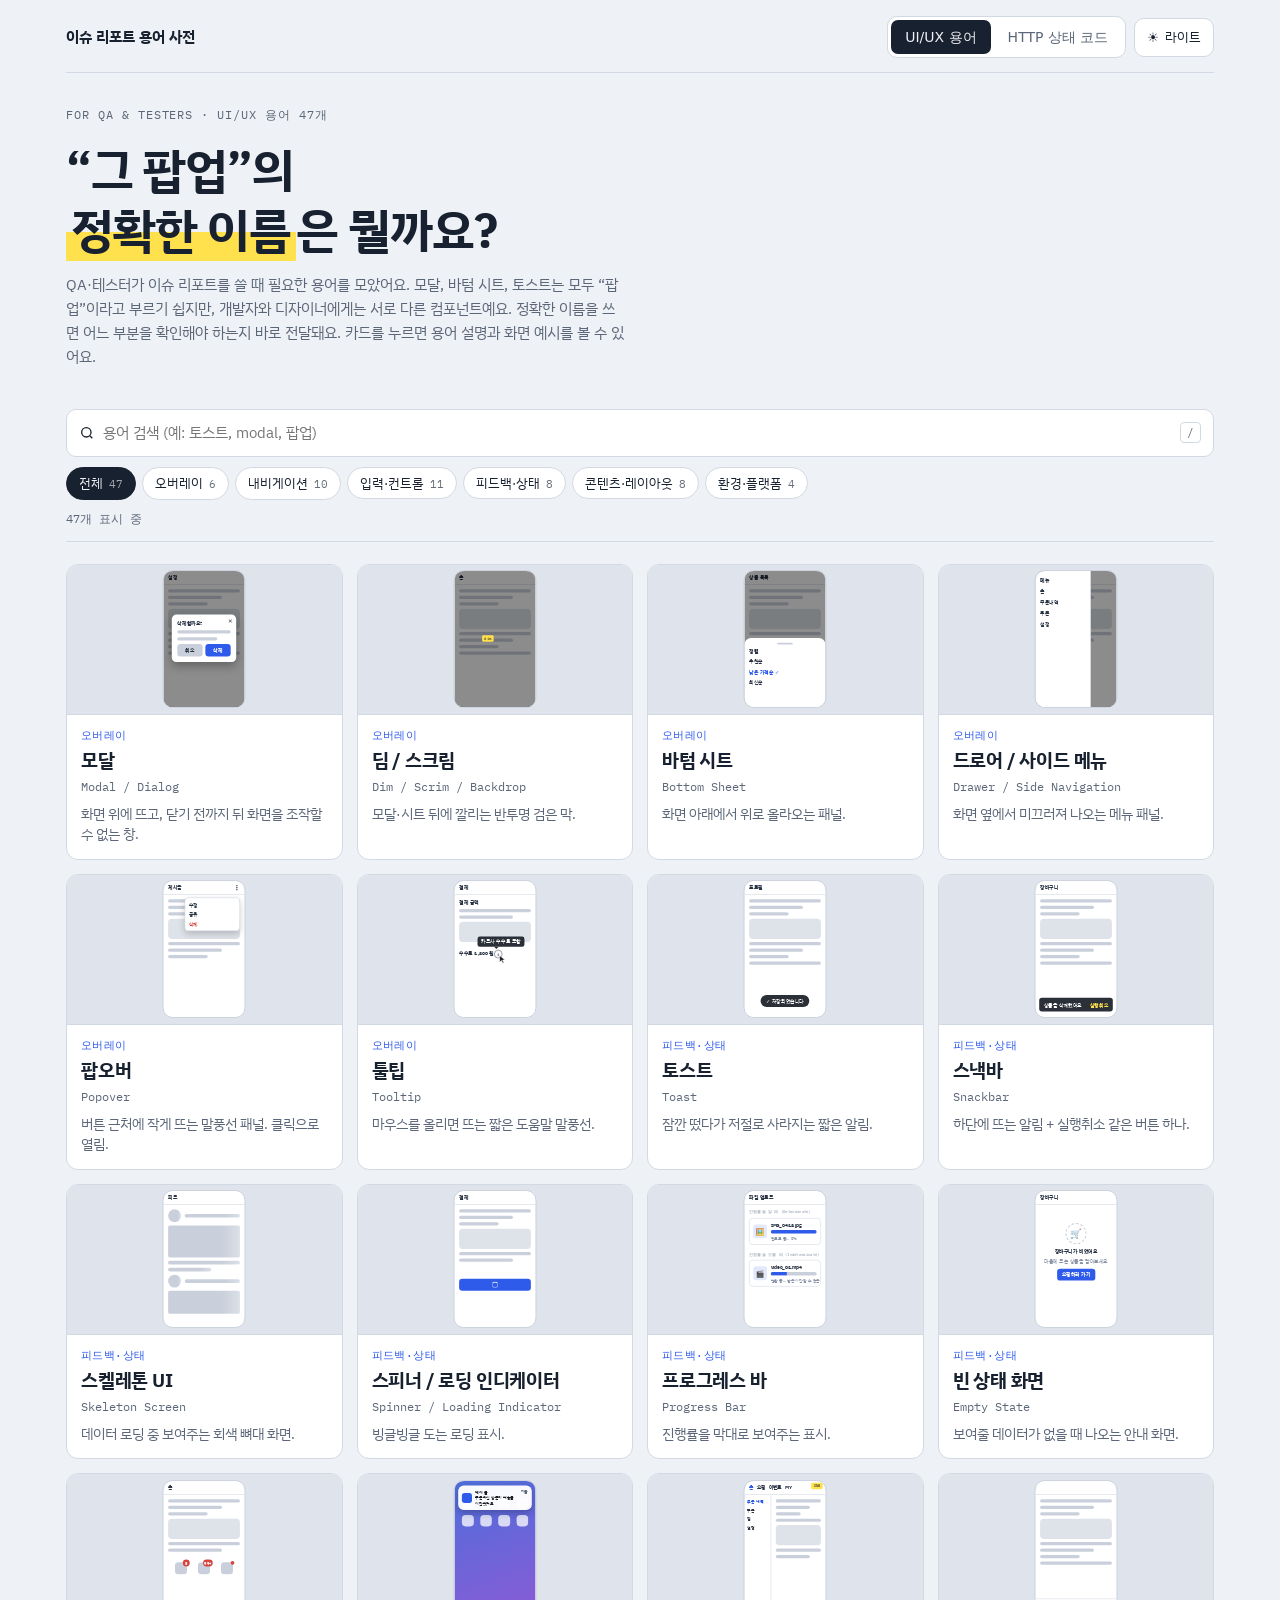
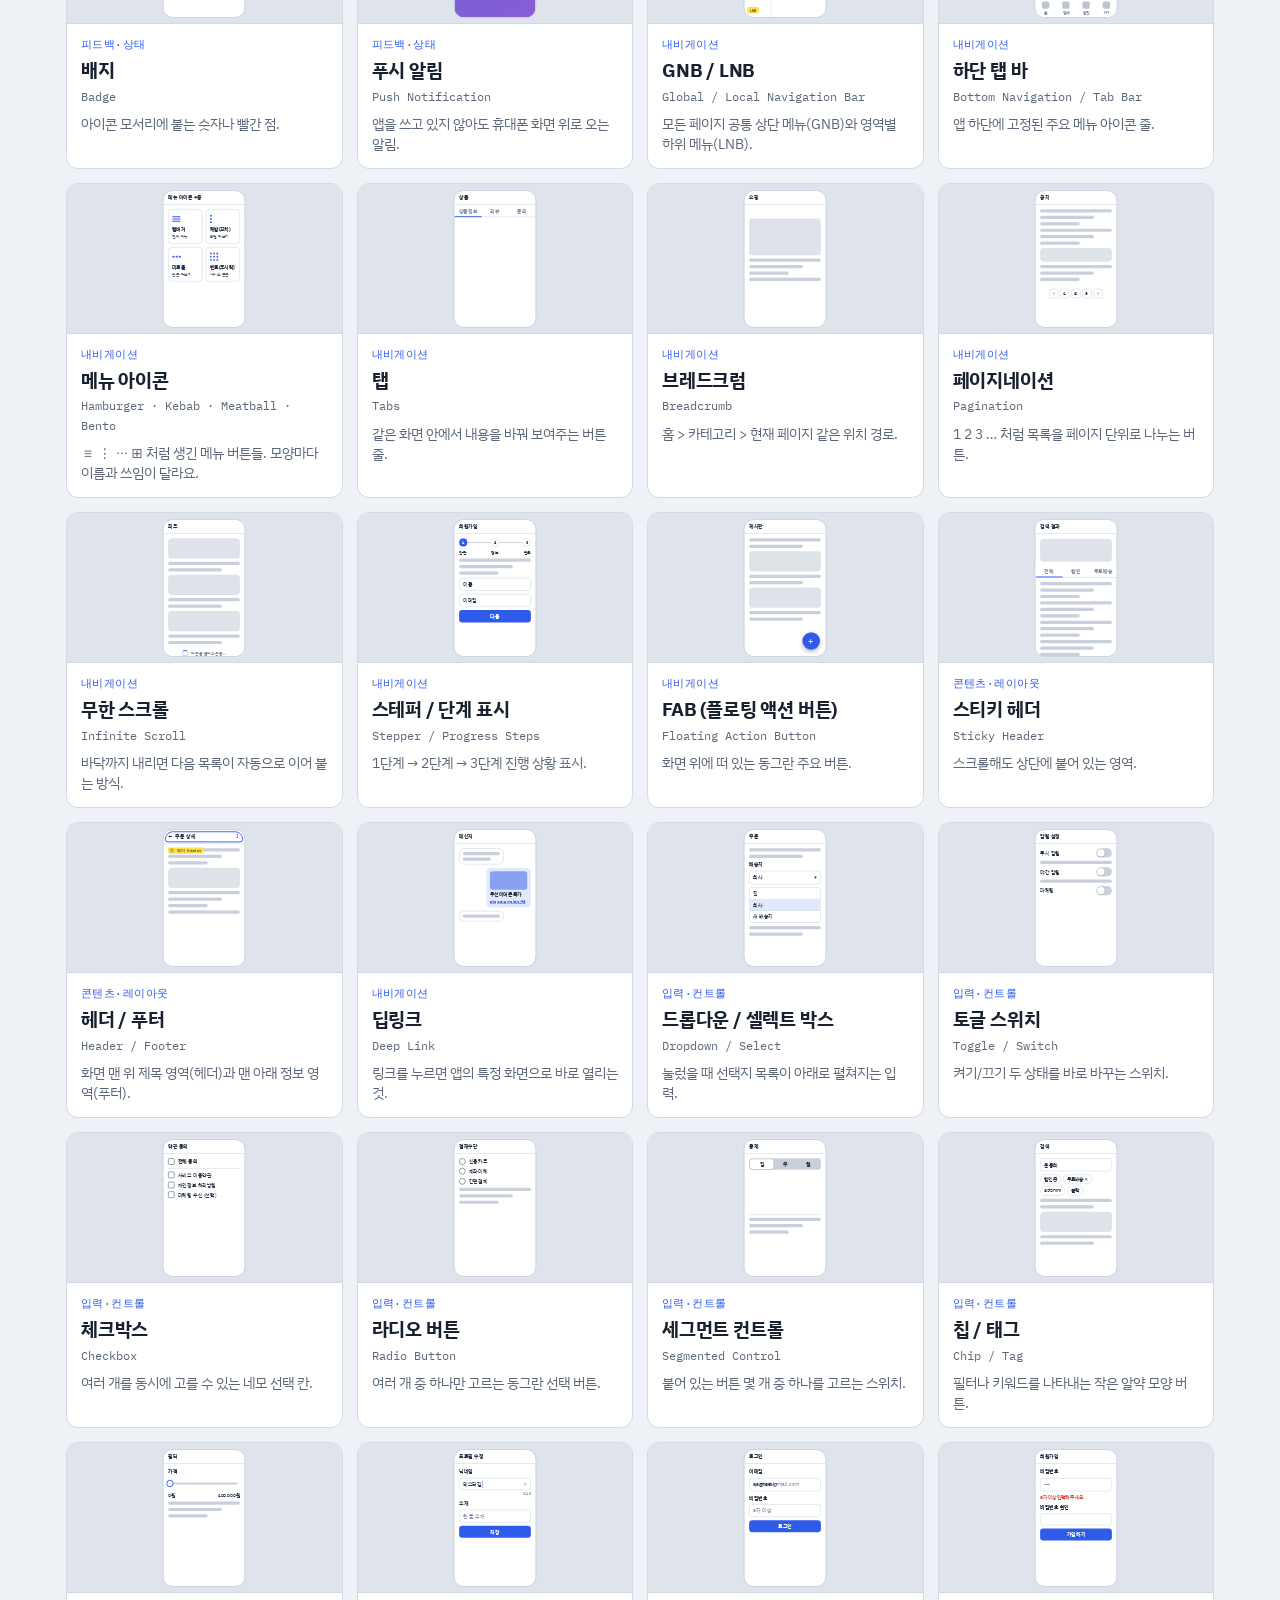
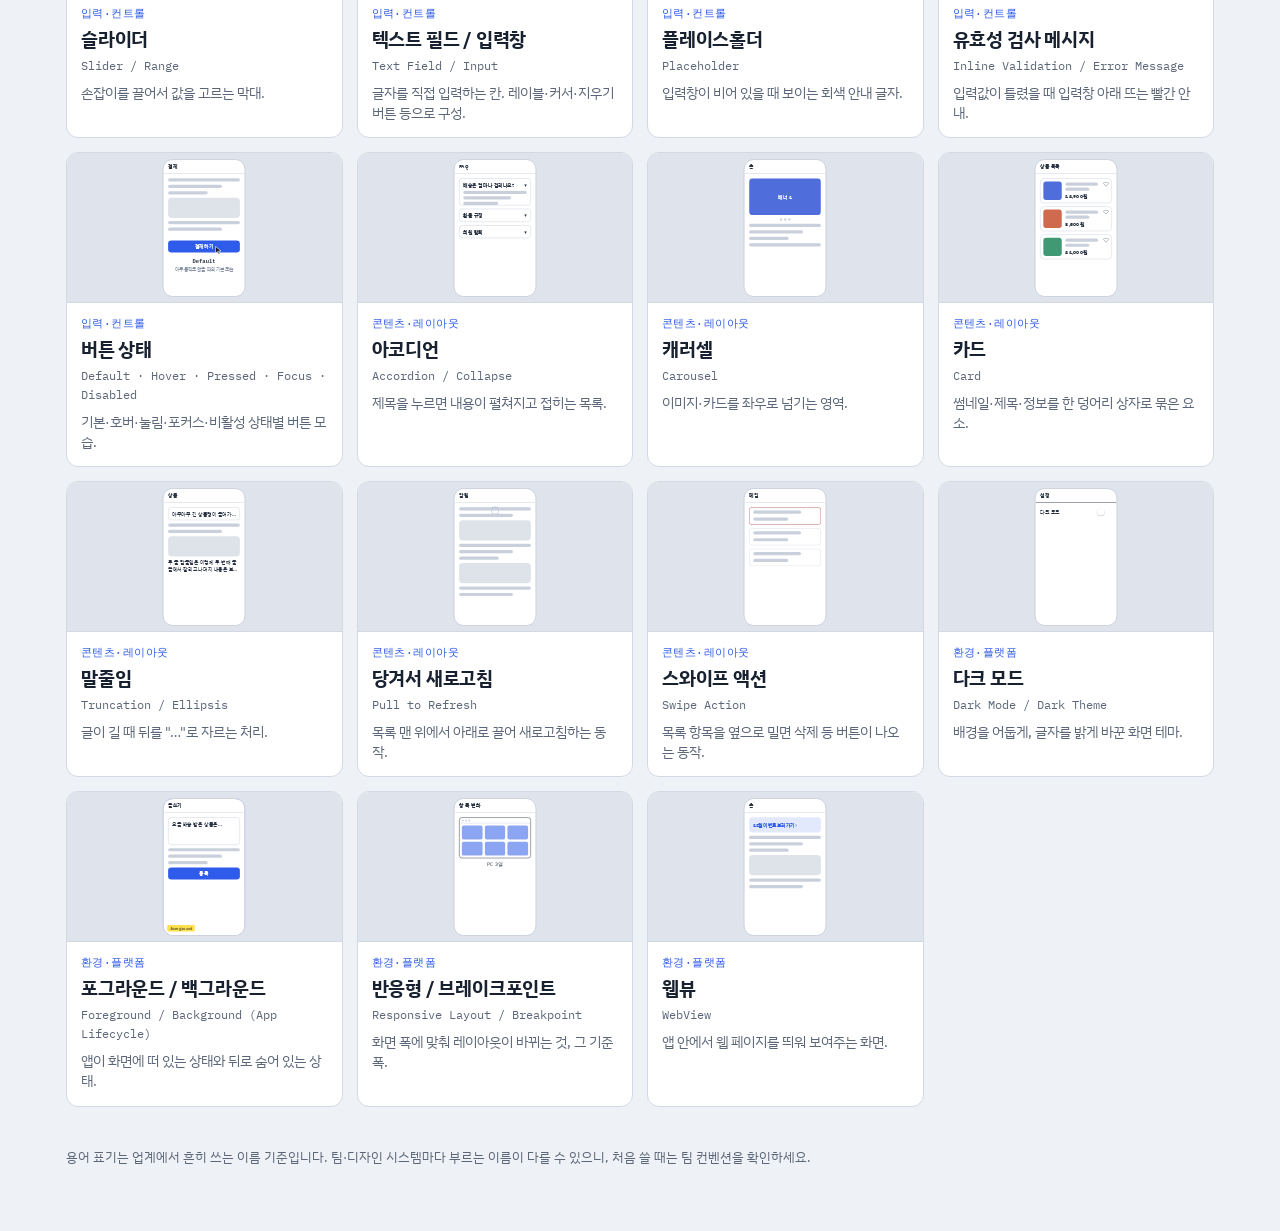
==== commit 9c27b3a9: "feat: 테마 전환 기능 추가 및 코드 리팩토링 - 라이트·다크 테마 전환 버튼 추가(디폴트: 라이트 테마) - 분류별 용어 개수 표시 및 상태 코드 분류 색상 적용 - 화면 밖" ====
--- a/index.html
+++ b/index.html
@@ -9,12 +9,17 @@
 <link rel="stylesheet" href="css/common.css">
 <link rel="stylesheet" href="css/ui-demo.css">
 <link rel="stylesheet" href="css/status-demo.css">
+<!-- 테마를 그리기 전에 적용 (깜빡임 방지). 저장된 값이 'dark'가 아니면 라이트 -->
+<script>{let t='light';try{if(localStorage.getItem('theme')==='dark')t='dark'}catch(e){}document.documentElement.dataset.theme=t}</script>
 </head>
 <body>
 <div class="wrap">
   <nav class="site-nav" aria-label="사전 종류">
     <a class="brand" href="#ui">이슈 리포트 용어 사전</a>
-    <div class="gnb-tabs"><a href="#ui" data-s="ui">UI/UX 용어</a><a href="#http" data-s="http">HTTP 상태 코드</a></div>
+    <div class="nav-r">
+      <div class="gnb-tabs"><a href="#ui" data-s="ui">UI/UX 용어</a><a href="#http" data-s="http">HTTP 상태 코드</a></div>
+      <button type="button" class="theme-btn" id="theme"></button>
+    </div>
   </nav>
   <!-- 문구는 사전별로 app.js의 DICTS에서 채움 -->
   <header class="hero">
@@ -44,7 +49,7 @@
       <div class="d-head">
         <div><span class="cat" id="d-cat"></span>
         <h2 id="d-title"></h2><span class="en" id="d-en"></span></div>
-        <button class="close" id="d-close" aria-label="닫기">✕</button>
+        <button type="button" class="close" id="d-close" aria-label="닫기">✕</button>
       </div>
       <section><h4>설명</h4><p id="d-desc"></p></section>
       <section id="d-when-s"><h4>이럴 때 보여요</h4><ul id="d-when"></ul></section>
--- a/css/common.css
+++ b/css/common.css
@@ -2,25 +2,22 @@
 :root{
   --bg:#eef1f5; --surface:#ffffff; --ink:#18212f; --muted:#5b6678; --line:#d3d9e2;
   --accent:#2f5bea; --accent-soft:#e3e9fd; --mark:#ffe14d; --bad:#d6453d; --good:#1f8a5b; --warn:#b45309; --on-accent:#fff;
-  --stage:#dfe4ec; --phone:#ffffff; --phone-ink:#2a3445; --phone-line:#c9d0db;
+  --stage:#dfe4ec; --phone:#ffffff; --phone-ink:#2a3445; --phone-line:#c9d0db; --phone-sub:#8b95a7;
   --f-display:"IBM Plex Sans KR",system-ui,-apple-system,"Apple SD Gothic Neo","Malgun Gothic",sans-serif;
   --f-body:"IBM Plex Sans KR",system-ui,-apple-system,"Apple SD Gothic Neo","Malgun Gothic",sans-serif;
   --f-mono:"IBM Plex Mono",ui-monospace,Menlo,Consolas,monospace;
+  padding-top:env(safe-area-inset-top,0px);padding-bottom:env(safe-area-inset-bottom,0px);
 }
-@media (prefers-color-scheme:dark){:root:not([data-theme="light"]){
-  --bg:#121721; --surface:#1b2230; --ink:#e7ecf3; --muted:#9aa5b8; --line:#2c3546;
-  --accent:#7d9bff; --accent-soft:#232d48; --mark:#e8c93a; --bad:#ff7b72; --good:#4fc98e; --warn:#f0a35e; --on-accent:#0d1424;
-  --stage:#0d121a; --phone:#222b3a; --phone-ink:#d7deea; --phone-line:#3a4559; color-scheme:dark}}
+/* 테마: 기본은 라이트(위 :root), 테마 버튼으로 다크를 고르면 data-theme="dark"로 아래 값을 씀 */
+:root[data-theme="light"]{color-scheme:light}
 :root[data-theme="dark"]{
   --bg:#121721; --surface:#1b2230; --ink:#e7ecf3; --muted:#9aa5b8; --line:#2c3546;
   --accent:#7d9bff; --accent-soft:#232d48; --mark:#e8c93a; --bad:#ff7b72; --good:#4fc98e; --warn:#f0a35e; --on-accent:#0d1424;
-  --stage:#0d121a; --phone:#222b3a; --phone-ink:#d7deea; --phone-line:#3a4559; color-scheme:dark}
+  --stage:#2a3448; --phone:#1a212d; --phone-ink:#d7deea; --phone-line:#3a4559; color-scheme:dark}
 *{box-sizing:border-box}
-:root{padding-top:env(safe-area-inset-top,0px);padding-bottom:env(safe-area-inset-bottom,0px)}
-body{margin:0}
 img{max-width:100%}
 [hidden]{display:none!important}
-body{background:var(--bg);color:var(--ink);font-family:var(--f-body);font-size:15px;line-height:1.6}
+body{margin:0;background:var(--bg);color:var(--ink);font-family:var(--f-body);font-size:15px;line-height:1.6}
 .wrap{max-width:1180px;margin:0 auto;padding-left:max(16px,env(safe-area-inset-left,0px));padding-right:max(16px,env(safe-area-inset-right,0px));padding-block:16px 64px}
 /* GNB(.site-nav — 데모용 .gnb와 겹치지 않게 다른 이름): 사전 종류 전환 (UI/UX 용어 · HTTP 상태 코드) */
 .site-nav{display:flex;align-items:center;justify-content:space-between;gap:10px 16px;flex-wrap:wrap;padding-bottom:14px;border-bottom:1px solid var(--line);margin-bottom:32px}
@@ -29,7 +26,10 @@
 .gnb-tabs a{font-size:14px;font-weight:500;color:var(--muted);text-decoration:none;padding:6px 14px;border-radius:7px}
 .gnb-tabs a:hover{color:var(--ink)}
 .gnb-tabs a[aria-current="page"]{background:var(--ink);color:var(--bg)}
-.site-nav a:focus-visible{outline:2px solid var(--accent);outline-offset:2px}
+.nav-r{display:flex;align-items:center;gap:8px;flex-wrap:wrap}
+/* 테마 버튼: 자동 → 라이트 → 다크 */
+.theme-btn{font:inherit;font-size:13px;display:inline-flex;align-items:center;gap:6px;border:1px solid var(--line);background:var(--surface);color:var(--ink);border-radius:10px;padding:8px 12px;cursor:pointer}
+.theme-btn:hover{border-color:var(--accent)}
 header.hero{display:grid;gap:14px;margin-bottom:28px}
 .eyebrow{font-family:var(--f-mono);font-size:12px;letter-spacing:.08em;color:var(--muted);text-transform:uppercase}
 h1{font-family:var(--f-display);font-weight:700;font-size:clamp(30px,5.2vw,48px);line-height:1.25;letter-spacing:-.02em;margin:0;text-wrap:balance}
@@ -44,7 +44,9 @@
 .cats{display:flex;gap:6px;flex-wrap:wrap}
 .cats button{font:inherit;font-size:13px;border:1px solid var(--line);background:var(--surface);color:var(--ink);border-radius:999px;padding:5px 12px;cursor:pointer}
 .cats button[aria-pressed="true"]{background:var(--ink);color:var(--bg);border-color:var(--ink)}
-.cats button:focus-visible,.card:focus-visible,.close:focus-visible,.rel:focus-visible{outline:2px solid var(--accent);outline-offset:2px}
+.cats .n{font-family:var(--f-mono);font-size:11px;margin-left:6px;opacity:.65}
+.cats .dot{display:inline-block;width:8px;height:8px;border-radius:50%;background:var(--c);margin-right:6px;vertical-align:1px}
+.site-nav a:focus-visible,.theme-btn:focus-visible,.cats button:focus-visible,.card:focus-visible,.close:focus-visible,.rel:focus-visible{outline:2px solid var(--accent);outline-offset:2px}
 .count{font-family:var(--f-mono);font-size:12px;color:var(--muted)}
 .grid{display:grid;grid-template-columns:repeat(auto-fill,minmax(230px,1fr));gap:14px}
 .card{text-align:left;font:inherit;color:inherit;background:var(--surface);border:1px solid var(--line);border-radius:12px;padding:0;cursor:pointer;display:grid;grid-template-rows:auto 1fr;overflow:hidden;transition:transform .15s,border-color .15s,box-shadow .15s}
@@ -52,6 +54,9 @@
 .card .mini{height:150px;background:var(--stage);position:relative;overflow:hidden;border-bottom:1px solid var(--line)}
 .card .body{padding:12px 14px 14px;display:grid;gap:4px;align-content:start;min-width:0}
 .card .cat{font-family:var(--f-mono);font-size:11px;color:var(--accent);letter-spacing:.04em}
+.card .cat:is(.s2,.s3,.s4,.s5){color:var(--c)}
+/* 화면 밖 카드는 썸네일 애니메이션 멈춤 (app.js가 .off를 붙임) */
+.card.off .mini *{animation-play-state:paused!important}
 .card h3{margin:0;font-family:var(--f-display);font-weight:700;font-size:19px;line-height:1.3;letter-spacing:-.01em}
 .card .en{font-family:var(--f-mono);font-size:12px;color:var(--muted)}
 .card p{margin:4px 0 0;font-size:13.5px;color:var(--muted);line-height:1.5}
--- a/css/ui-demo.css
+++ b/css/ui-demo.css
@@ -2,7 +2,6 @@
 /* ===== 데모용 미니 휴대폰 ===== */
 .ph{width:180px;height:300px;background:var(--phone);border:2px solid var(--phone-line);border-radius:22px;position:relative;overflow:hidden;color:var(--phone-ink);font-family:var(--f-body);font-size:11px;line-height:1.3;flex:none}
 .card .mini .ph{position:absolute;left:50%;top:50%;transform:translate(-50%,-50%) scale(.46);transform-origin:center}
-.overlay[hidden]{display:none}
 .ph .hd{height:30px;border-bottom:1px solid var(--phone-line);display:flex;align-items:center;gap:6px;padding:0 10px;font-weight:700;font-size:11px}
 .ph .pg{padding:10px;display:grid;gap:7px}
 .ln{height:7px;border-radius:4px;background:var(--phone-line)}
@@ -47,7 +46,9 @@
 .bs .grab{width:34px;height:4px;border-radius:2px;background:var(--phone-line);justify-self:center}
 @keyframes bs{0%,15%{transform:translateY(160px)}30%,75%{transform:translateY(0)}90%,100%{transform:translateY(160px)}}
 /* drawer */
-.dr{position:absolute;left:0;top:0;bottom:0;width:120px;background:var(--phone);border-right:1px solid var(--phone-line);padding:12px 10px;display:grid;gap:10px;align-content:start;animation:dr 3.4s infinite}
+/* 드로어 패널 (드로어·햄버거 데모 공통) */
+.dr,.hb-dr{position:absolute;left:0;top:0;bottom:0;width:120px;background:var(--phone);border-right:1px solid var(--phone-line);padding:12px 10px;display:grid;gap:10px;align-content:start}
+.dr{animation:dr 3.4s infinite}
 @keyframes dr{0%,15%{transform:translateX(-125px)}30%,75%{transform:translateX(0)}90%,100%{transform:translateX(-125px)}}
 /* dropdown */
 .dd{border:1px solid var(--phone-line);border-radius:6px;padding:6px 8px;display:flex;justify-content:space-between}
@@ -64,7 +65,7 @@
 @keyframes acArr{0%,20%{transform:rotate(0)}35%,75%{transform:rotate(180deg)}90%,100%{transform:rotate(0)}}
 /* tab */
 .tb{display:flex;border-bottom:1px solid var(--phone-line);position:relative}
-.tb span{flex:1;text-align:center;padding:6px 0;font-weight:700;color:#8b95a7;animation:tbL 6s infinite}
+.tb span{flex:1;text-align:center;padding:6px 0;font-weight:700;color:var(--phone-sub);animation:tbL 6s infinite}
 .tb .ind{position:absolute;bottom:-1px;left:0;width:33.3%;height:2px;background:var(--accent);animation:tbi 6s infinite}
 /* 탭마다 2초씩: 밑줄이 옮겨 가고, 아래 내용이 전혀 다른 화면으로 바뀜 */
 .tb-pg{position:absolute;left:0;right:0;top:57px;bottom:0;overflow:hidden}
@@ -81,7 +82,7 @@
 .tb-qa.a b{background:var(--phone-line);color:var(--muted)}
 .tb-qa .ln{flex:1}
 @keyframes tbi{0%,30%{transform:translateX(0)}34%,63%{transform:translateX(100%)}67%,96%{transform:translateX(200%)}100%{transform:translateX(0)}}
-@keyframes tbL{0%,32%{color:var(--accent)}35%,100%{color:#8b95a7}}
+@keyframes tbL{0%,32%{color:var(--accent)}35%,100%{color:var(--phone-sub)}}
 @keyframes tbP{0%{opacity:0;transform:translateX(14px)}5%,30%{opacity:1;transform:none}34%,100%{opacity:0;transform:none}}
 /* carousel */
 .cr{overflow:hidden;border-radius:8px}
@@ -106,7 +107,7 @@
 /* 바닥까지 스크롤 → 로딩 표시 → 새 글이 아래에 붙음 → 이어서 스크롤 (7초 반복) */
 .is{position:absolute;left:10px;right:10px;top:9px;display:grid;gap:7px;animation:is 7s infinite ease-in-out}
 .is-p{display:grid;gap:7px}
-.is-ld{display:flex;align-items:center;justify-content:center;gap:6px;height:26px;overflow:hidden;font-size:9px;color:#8b95a7;animation:isLd 7s infinite}
+.is-ld{display:flex;align-items:center;justify-content:center;gap:6px;height:26px;overflow:hidden;font-size:9px;color:var(--phone-sub);animation:isLd 7s infinite}
 .is-ld .spin{width:14px;height:14px;border-width:2px}
 .is-new{display:grid;gap:7px;max-height:0;opacity:0;overflow:hidden;border-radius:8px;animation:isNew 7s infinite}
 .is-tag{font-size:9px;font-weight:700;color:var(--accent);padding:6px 6px 0}
@@ -130,13 +131,38 @@
 /* hamburger */
 .hb{width:18px;display:grid;gap:3px}
 .hb-static i{animation:none!important}
-.hb-dr{position:absolute;left:0;top:31px;bottom:0;width:120px;background:var(--phone);border-right:1px solid var(--phone-line);padding:12px 10px;display:grid;gap:10px;align-content:start;box-shadow:4px 0 12px rgba(0,0,0,.15);animation:hbDr 3s infinite}
+.hb-dr{top:31px;box-shadow:4px 0 12px rgba(0,0,0,.15);animation:hbDr 3s infinite}
 @keyframes hbDr{0%,25%,90%,100%{transform:translateX(-130px)}40%,75%{transform:none}}
 .hb i{height:2px;background:var(--phone-ink);border-radius:2px;display:block}
 .hb i:nth-child(1){animation:hb1 3s infinite}.hb i:nth-child(2){animation:hb2 3s infinite}.hb i:nth-child(3){animation:hb3 3s infinite}
 @keyframes hb1{0%,25%,90%,100%{transform:none}40%,75%{transform:translateY(5px) rotate(45deg)}}
 @keyframes hb2{0%,25%,90%,100%{opacity:1}40%,75%{opacity:0}}
 @keyframes hb3{0%,25%,90%,100%{transform:none}40%,75%{transform:translateY(-5px) rotate(-45deg)}}
+/* 메뉴 아이콘 종류: 케밥(세로 점)·미트볼(가로 점)·벤토(3×3 점) + 개요 타일 + 장면 설명 줄 */
+.mi{display:inline-grid;gap:2.5px;color:var(--phone-ink);vertical-align:middle}
+.mi i{width:3.5px;height:3.5px;border-radius:50%;background:currentColor}
+.mi-mb{grid-auto-flow:column}
+.mi-bt{grid-template-columns:repeat(3,3.5px)}
+.mi-press{display:inline-grid;place-items:center;width:22px;height:22px;border-radius:50%;animation:miP 3.2s infinite}
+@keyframes miP{0%,12%,85%,100%{background:transparent}18%,75%{background:var(--accent-soft)}}
+.mi-ov{display:grid;grid-template-columns:1fr 1fr;gap:7px}
+.mi-t{border:1px solid var(--phone-line);border-radius:8px;padding:9px 8px;display:grid;gap:3px;justify-items:start}
+.mi-t .mi-ic{height:22px;display:grid;place-items:center;margin-bottom:3px}
+.mi-t .mi,.mi-t .hb{color:var(--accent)}
+.mi-t .hb i{background:var(--accent)}
+.mi-t .mi i{width:4.5px;height:4.5px}
+.mi-t .mi-bt{grid-template-columns:repeat(3,4.5px)}
+.mi-t b{font-size:10px}
+.mi-t span{font-size:8.5px;color:var(--muted)}
+.mi-cap{position:absolute;left:8px;right:8px;bottom:10px;z-index:7;display:grid;grid-template-columns:auto 1fr;column-gap:7px;align-items:center;background:var(--accent-soft);border-radius:8px;padding:6px 8px;font-size:9px;line-height:1.35}
+.mi-cap .mi-ic{grid-row:span 2;display:grid;place-items:center;width:18px}
+.mi-cap b{color:var(--accent);font-size:10px}
+.mi-row{display:flex;align-items:center;gap:8px;padding:8px 0;border-bottom:1px solid var(--phone-line)}
+.mi-row-t{flex:1;display:grid;gap:5px}
+.mi-apps{position:absolute;right:10px;top:36px;width:132px;background:var(--phone);border:1px solid var(--phone-line);border-radius:10px;padding:10px 8px;display:grid;grid-template-columns:repeat(3,1fr);gap:9px 4px;box-shadow:0 6px 16px rgba(0,0,0,.2);transform-origin:top right;animation:pv 3.2s infinite}
+.mi-apps div{display:grid;justify-items:center;gap:3px;font-size:8.5px}
+.mi-apps i{width:22px;height:22px;border-radius:6px;background:var(--accent);opacity:.75}
+.mi-apps div:nth-child(2n) i{opacity:.45}
 /* toggle */
 .tg-row{display:flex;justify-content:space-between;align-items:center}
 .tg{width:34px;height:20px;border-radius:10px;background:var(--phone-line);position:relative;animation:tgB 3s infinite}
@@ -178,12 +204,12 @@
 @keyframes pbi{from{transform:translateX(-100%)}to{transform:translateX(300%)}}
 /* 업로드 파일 카드: 막대와 % 숫자가 함께 오르고, 100%면 완료로 바뀜 */
 @property --p{syntax:'<integer>';inherits:false;initial-value:0}
-.pf-cap{font-family:var(--f-mono);font-size:9px;color:#8b95a7}
+.pf-cap{font-family:var(--f-mono);font-size:9px;color:var(--phone-sub)}
 .pf{display:flex;gap:8px;align-items:center;border:1px solid var(--phone-line);border-radius:8px;padding:8px}
 .pf-ic{width:30px;height:30px;border-radius:6px;background:var(--accent-soft);display:grid;place-items:center;font-size:14px;flex:none}
 .pf-b{flex:1;display:grid;gap:4px;min-width:0}
 .pf-b b{font-size:10px}
-.pf-s{position:relative;height:11px;font-size:9px;line-height:11px;color:#8b95a7;white-space:nowrap}
+.pf-s{position:relative;height:11px;font-size:9px;line-height:11px;color:var(--phone-sub);white-space:nowrap}
 .pf-s span{position:absolute;left:0;top:0}
 .pf-n{counter-reset:p var(--p);animation:pfN 3s infinite linear,pfA 3s infinite}
 .pf-n::after{content:"업로드 중… " counter(p) "%"}
@@ -195,7 +221,7 @@
 @keyframes pfB{0%,79%{opacity:0}80%,100%{opacity:1}}
 /* input / placeholder / validation */
 .in{border:1px solid var(--phone-line);border-radius:6px;padding:6px 8px;position:relative;min-height:26px}
-.in .ph-t{color:#8b95a7;animation:phT 4s infinite}
+.in .ph-t{color:var(--phone-sub);animation:phT 4s infinite}
 .in .typed{position:absolute;left:8px;top:6px;overflow:hidden;white-space:nowrap;animation:typ 4s infinite steps(10)}
 @keyframes phT{0%,25%{opacity:1}26%,100%{opacity:0}}
 @keyframes typ{0%,25%{width:0}60%,100%{width:90px}}
@@ -249,7 +275,7 @@
 @keyframes bNo{0%,48%,76%,100%{opacity:0}52%,72%{opacity:1}}
 .bst-cap{display:grid;justify-items:center;gap:2px;margin-top:6px}
 .bst-cap b{font-family:var(--f-mono);font-size:12px}
-.bst-cap span{font-size:10px;color:#8b95a7}
+.bst-cap span{font-size:10px;color:var(--phone-sub)}
 /* FAB */
 .fab{position:absolute;right:12px;bottom:14px;width:38px;height:38px;border-radius:50%;background:var(--accent);color:var(--on-accent);display:grid;place-items:center;font-size:20px;box-shadow:0 4px 10px rgba(0,0,0,.3);animation:fab 3s infinite}
 @keyframes fab{0%,60%,100%{transform:none}70%{transform:scale(.88)}80%{transform:rotate(45deg)}}
@@ -291,7 +317,7 @@
 /* scroll bar / dim */
 .nav-bt{position:absolute;left:0;right:0;bottom:0;height:40px;border-top:1px solid var(--phone-line);display:flex;justify-content:space-around;align-items:center;background:var(--phone)}
 /* 하단 탭: 홈→검색→알림→MY 순서로 선택이 옮겨가고, 상단 제목·본문도 함께 바뀜 (1.5초 간격) */
-.nav-bt span{display:grid;justify-items:center;gap:3px;font-size:8px;font-weight:700;color:#8b95a7;animation:navOn 6s infinite}
+.nav-bt span{display:grid;justify-items:center;gap:3px;font-size:8px;font-weight:700;color:var(--phone-sub);animation:navOn 6s infinite}
 .nav-bt i{width:16px;height:16px;border-radius:4px;background:currentColor;opacity:.55;display:block}
 .nav-tt{position:relative;display:inline-block;width:40px;height:14px}
 .nav-tt b{position:absolute;left:0;top:0;opacity:0;animation:navTt 6s infinite}
@@ -299,7 +325,7 @@
 .nav-bt span:nth-child(3),.nav-tt b:nth-child(3){animation-delay:-3s}
 .nav-bt span:nth-child(4),.nav-tt b:nth-child(4){animation-delay:-1.5s}
 .nav-pg{animation:navPg 1.5s infinite}
-@keyframes navOn{0%,24%{color:var(--accent)}25%,100%{color:#8b95a7}}
+@keyframes navOn{0%,24%{color:var(--accent)}25%,100%{color:var(--phone-sub)}}
 @keyframes navTt{0%,24%{opacity:1}25%,100%{opacity:0}}
 @keyframes navPg{0%{opacity:.2;transform:translateY(4px)}20%,100%{opacity:1;transform:none}}
 /* segmented */
@@ -348,8 +374,8 @@
 .in.tf{animation:tfF 4s infinite}
 .in .tf-t{border-right:1.5px solid var(--accent);padding-right:1px;top:5px;line-height:15px;animation:tfT 4s infinite steps(4),tfC .5s infinite steps(1)}
 @keyframes tfT{0%,20%{width:0}50%,100%{width:46px}}
-.tf-x{position:absolute;right:7px;top:6px;font-size:10px;color:#8b95a7;animation:tfX 4s infinite}
-.tf-cnt{display:flex;justify-content:flex-end;font-size:9px;line-height:11px;color:#8b95a7;margin-top:-4px}
+.tf-x{position:absolute;right:7px;top:6px;font-size:10px;color:var(--phone-sub);animation:tfX 4s infinite}
+.tf-cnt{display:flex;justify-content:flex-end;font-size:9px;line-height:11px;color:var(--phone-sub);margin-top:-4px}
 .tf-n{height:11px;overflow:hidden}
 .tf-n>span{display:block;animation:tfN 4s infinite steps(4)}
 .tf-n i{display:block;height:11px;font-style:normal}
@@ -369,3 +395,43 @@
 .rsp-w{text-align:center;font-family:var(--f-mono);font-size:10px;height:14px;position:relative}
 .rsp-w span{position:absolute;inset:0}
 .rsp-w span:nth-child(1){animation:fgL1 4.4s infinite}.rsp-w span:nth-child(2){opacity:0;animation:fgL2 4.4s infinite}
+/* 공통: 손가락 탭 표시, 탭 뒤 열리는 앱 화면 (5초 반복 — 44% 탭 → 52~94% 화면) */
+.tap{position:absolute;width:22px;height:22px;margin:-11px 0 0 -11px;border-radius:50%;background:rgba(47,91,234,.3);border:2px solid rgba(47,91,234,.75);z-index:9;opacity:0;animation:tapT 5s infinite}
+@keyframes tapT{0%,38%{opacity:0;transform:scale(.6)}42%{opacity:1;transform:scale(1)}48%,100%{opacity:0;transform:scale(1.7)}}
+.app-in{position:absolute;inset:0;background:var(--phone);z-index:6;opacity:0;animation:appIn 5s infinite}
+.lbl.app-in-l{opacity:0;animation:appIn 5s infinite}
+@keyframes appIn{0%,50%{opacity:0;transform:scale(.94)}58%,94%{opacity:1;transform:none}100%{opacity:0}}
+/* push notification */
+.pu-bn{position:absolute;left:8px;right:8px;top:10px;z-index:5;display:flex;gap:7px;align-items:center;background:rgba(255,255,255,.96);color:#1a1d24;border-radius:12px;padding:8px;box-shadow:0 6px 16px rgba(0,0,0,.25);font-size:9px;line-height:1.35;animation:puB 5s infinite}
+.pu-bn b{display:block;font-size:9.5px}
+.pu-bn em{font-style:normal;color:#5b6678;align-self:start;margin-left:auto;white-space:nowrap}
+.pu-ic{width:22px;height:22px;border-radius:6px;background:#2f5bea;flex:none}
+@keyframes puB{0%,12%{transform:translateY(-70px)}20%,50%{transform:none;opacity:1}56%,100%{transform:none;opacity:0}}
+.pu-st{background:var(--accent-soft);border-radius:8px;padding:8px;display:grid;gap:2px}
+.pu-st b{color:var(--accent)}
+.pu-st span{font-size:9px;color:var(--muted)}
+/* deep link */
+.dl-chat{gap:9px}
+.dl-b{width:62%;border:1px solid var(--phone-line);border-radius:10px;padding:7px;display:grid;gap:5px}
+.dl-b.me{justify-self:end;background:var(--accent-soft);border-color:transparent}
+.dl-card{display:grid;gap:3px;font-size:9px}
+.dl-card b{font-size:10px}
+.dl-card span{color:var(--accent);text-decoration:underline}
+.dl-th{height:40px;border-radius:6px;background:var(--accent);opacity:.5}
+/* webview: 탭 → 아래에서 올라옴 → 로딩 막대 → 웹 내용 → 네이티브/WebView 구분 표시 */
+.wv-bn{background:var(--accent-soft);color:var(--accent);border-radius:8px;padding:10px 8px;font-weight:700;font-size:10px}
+.wv{position:absolute;inset:0;background:var(--phone);z-index:6;transform:translateY(100%);animation:wvIn 5s infinite}
+@keyframes wvIn{0%,48%{transform:translateY(100%)}56%,95%{transform:none;opacity:1}100%{transform:none;opacity:0}}
+.wv-pb{position:absolute;left:0;top:30px;height:2px;background:var(--accent);animation:wvP 5s infinite}
+@keyframes wvP{0%,54%{width:0;opacity:1}68%{width:100%;opacity:1}72%,100%{width:100%;opacity:0}}
+.wv-web{position:absolute;left:6px;right:6px;top:36px;bottom:6px;border:1.5px dashed var(--accent);border-radius:8px;padding:8px;display:grid;gap:7px;align-content:start;opacity:0;animation:wvW 5s infinite}
+@keyframes wvW{0%,64%{opacity:0}70%,100%{opacity:1}}
+.wv-hero{height:58px;border-radius:6px;background:linear-gradient(135deg,#d9480f,#c2255c);color:#fff;font-weight:700;font-size:12px;display:grid;place-items:center}
+.wv-cta{background:#c2255c;color:#fff;border-radius:999px;text-align:center;padding:5px;font-weight:700;font-size:10px}
+.wv-url{font-family:var(--f-mono);font-size:8.5px;color:var(--muted);text-align:center}
+.lbl.wv-l{opacity:0;animation:wvL 5s infinite}
+@keyframes wvL{0%,72%{opacity:0}76%,100%{opacity:1}}
+/* 데모 공통 유틸: 애니메이션 끄기, 위험(삭제) 글자색(.danger), 줄 오른쪽 끝으로 */
+.ph .na{animation:none!important}
+.ph .danger{color:var(--bad)!important}
+.ph .end{margin-left:auto!important}
--- a/css/status-demo.css
+++ b/css/status-demo.css
@@ -2,7 +2,7 @@
 .s2{--c:var(--good)} .s3{--c:var(--accent)} .s4{--c:var(--warn)} .s5{--c:var(--bad)}
 
 /* 카드 썸네일 */
-.sc-mini{position:absolute;inset:0;display:grid;place-items:center;background:color-mix(in srgb,var(--c) 9%,var(--stage))}
+.sc-mini{position:absolute;inset:0;display:grid;grid-auto-flow:column;gap:12px;place-items:center;place-content:center;background:color-mix(in srgb,var(--c) 9%,var(--stage))}
 .sc-mini b{font-family:var(--f-mono);font-size:56px;font-weight:500;line-height:1;letter-spacing:-.02em;color:var(--c)}
 
 /* 개발자 도구 Network 탭 */
@@ -18,3 +18,17 @@
 .net-res{padding:8px 10px 10px;display:grid;gap:4px}
 .net-res b{font-size:10px;font-weight:500;color:var(--muted)}
 .net-res code{font:inherit;white-space:pre-wrap;word-break:break-all}
+
+/* 이스터 에그 418: 찻주전자 그림 + 피어오르는 김 */
+.pot{position:relative;display:block;width:64px;height:44px;color:var(--c)}
+.pot svg{display:block;width:100%;height:100%}
+.pot i{position:absolute;bottom:100%;left:24px;width:5px;height:12px;border-radius:50%;background:var(--muted);opacity:0;animation:steam 2.4s infinite ease-out}
+.pot i:nth-of-type(2){left:30px;animation-delay:-.8s}
+.pot i:nth-of-type(3){left:36px;animation-delay:-1.6s}
+@keyframes steam{0%{transform:translateY(6px) scale(.6);opacity:0}30%{opacity:.45}100%{transform:translateY(-18px) scale(1.3);opacity:0}}
+.sc-art{display:grid;justify-items:center;margin:14px 0 18px}
+.sc-art .pot{width:96px;height:66px}
+.sc-art .pot i{left:36px;width:7px;height:16px}
+.sc-art .pot i:nth-of-type(2){left:45px}
+.sc-art .pot i:nth-of-type(3){left:54px}
+@media (prefers-reduced-motion:reduce){.pot i{animation:none}}
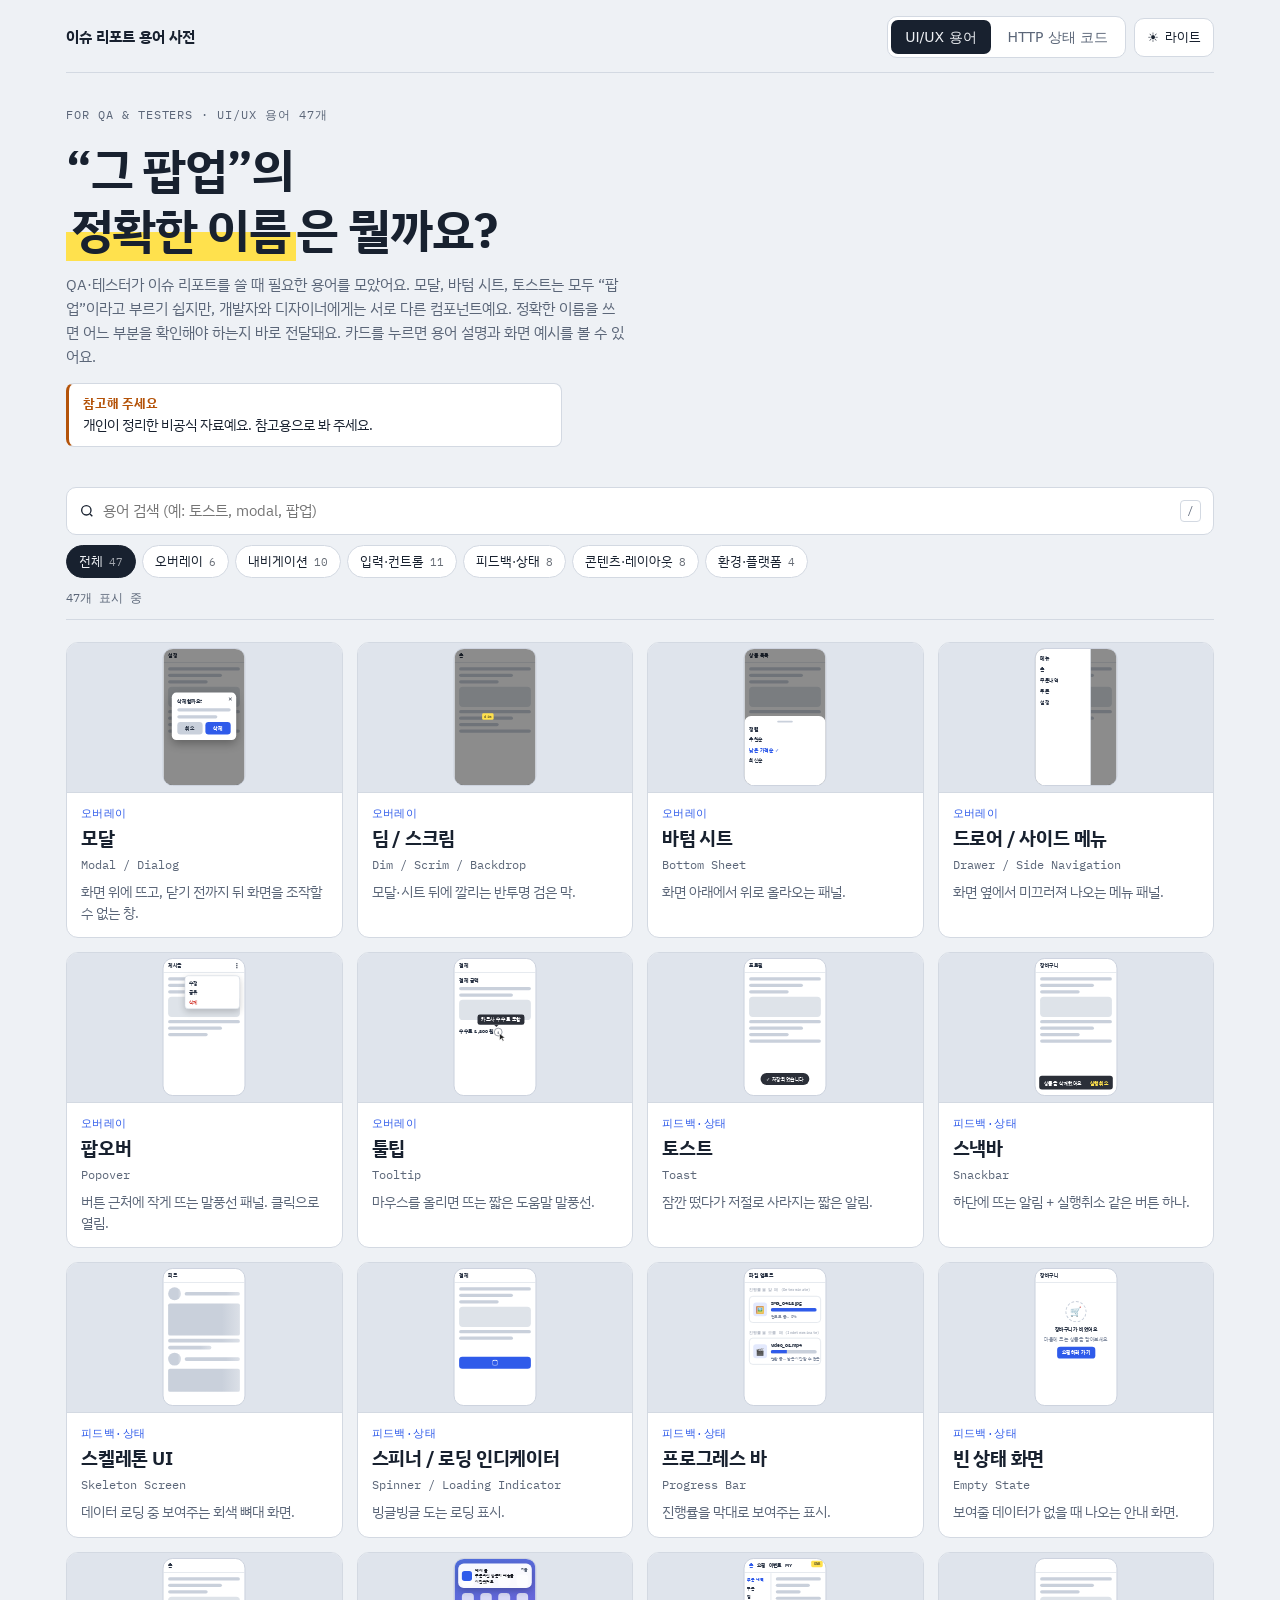
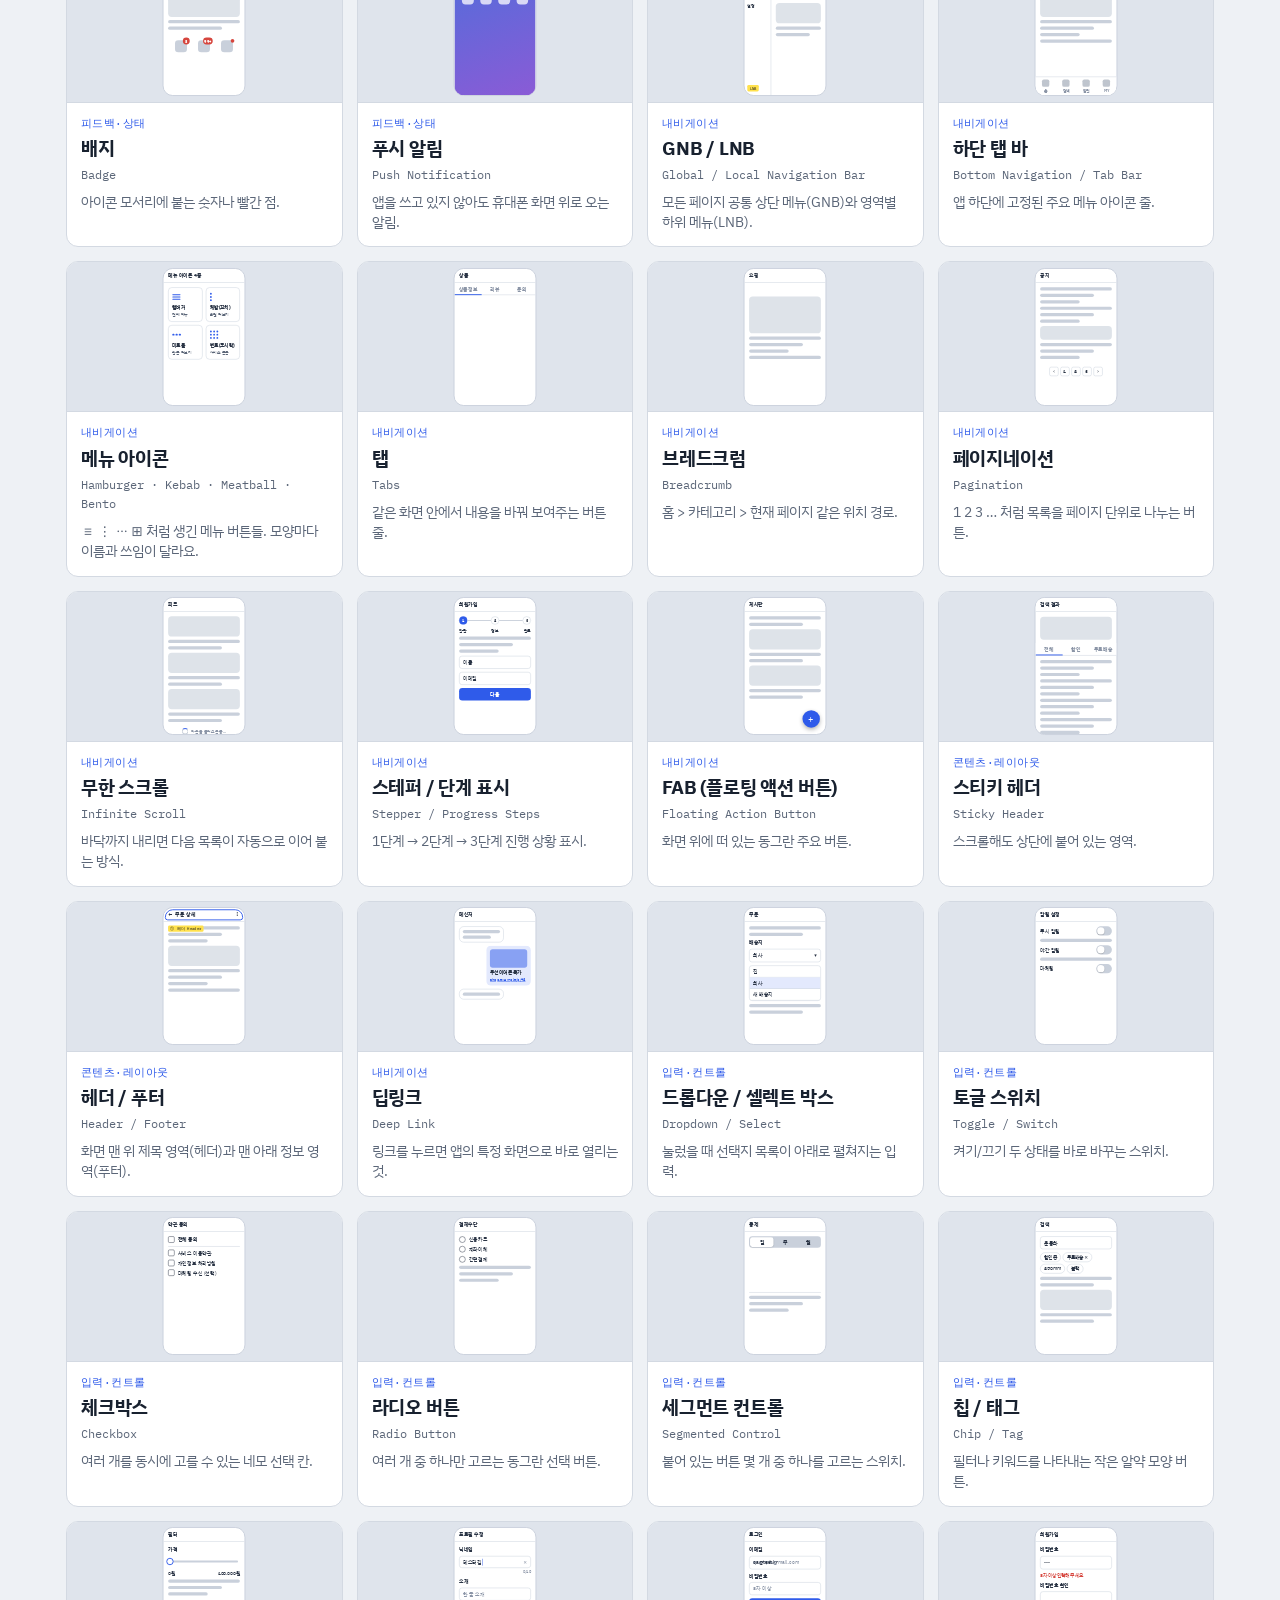
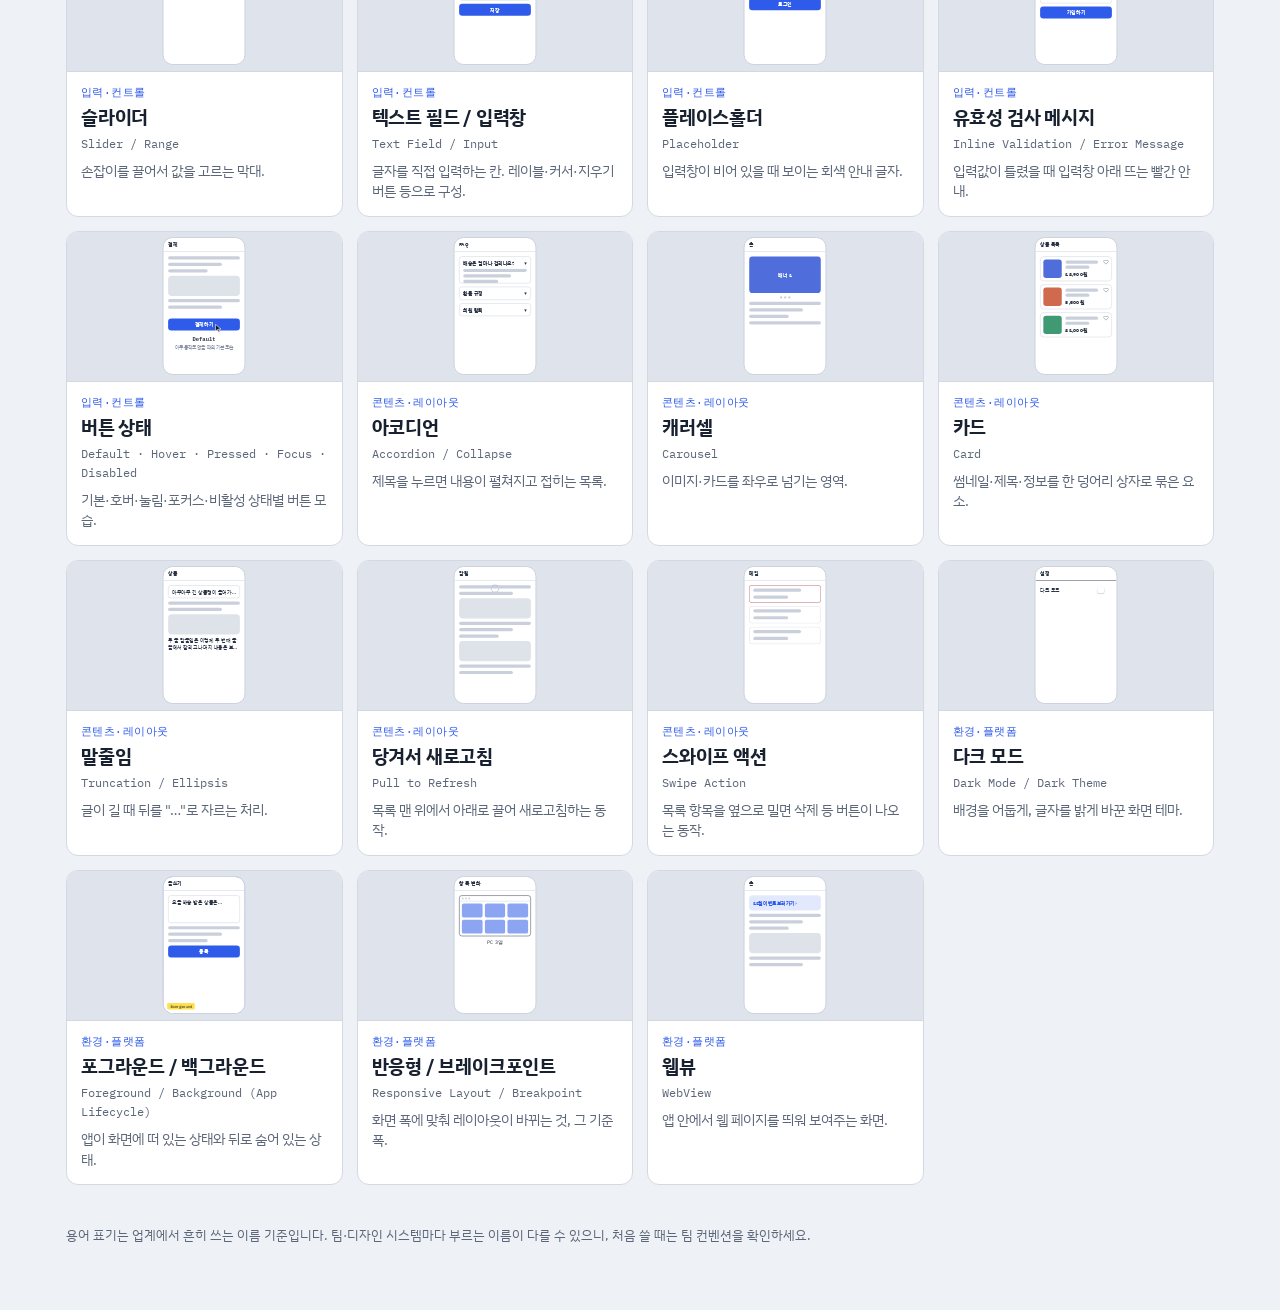
==== commit 65004b85: "feat: 참고용 안내 문구 추가 - 개인이 정리한 비공식 자료라는 안내를 상단에 표시" ====
--- a/index.html
+++ b/index.html
@@ -4,6 +4,17 @@
 <meta charset="utf-8">
 <meta name="viewport" content="width=device-width, initial-scale=1, viewport-fit=cover">
 <title>이슈 리포트 용어 사전</title>
+<!-- 검색·공유 미리보기 -->
+<meta name="description" content="QA·테스터가 이슈 리포트에 쓰는 UI/UX 용어(모달, 바텀 시트, 토스트 등)와 HTTP 상태 코드(404, 500 등)를 화면 예시와 함께 정리한 용어 사전.">
+<link rel="canonical" href="https://nemobin42.github.io/qa-glossary/">
+<meta property="og:type" content="website">
+<meta property="og:locale" content="ko_KR">
+<meta property="og:site_name" content="이슈 리포트 용어 사전">
+<meta property="og:title" content="이슈 리포트 용어 사전">
+<meta property="og:description" content="QA·테스터가 이슈 리포트에 쓰는 UI/UX 용어(모달, 바텀 시트, 토스트 등)와 HTTP 상태 코드(404, 500 등)를 화면 예시와 함께 정리한 용어 사전.">
+<meta property="og:url" content="https://nemobin42.github.io/qa-glossary/">
+<meta name="twitter:card" content="summary">
+<script type="application/ld+json">{"@context":"https://schema.org","@type":"WebSite","name":"이슈 리포트 용어 사전","url":"https://nemobin42.github.io/qa-glossary/","inLanguage":"ko","description":"QA·테스터가 이슈 리포트에 쓰는 UI/UX 용어(모달, 바텀 시트, 토스트 등)와 HTTP 상태 코드(404, 500 등)를 화면 예시와 함께 정리한 용어 사전."}</script>
 <link rel="preconnect" href="https://fonts.googleapis.com">
 <link rel="stylesheet" href="https://fonts.googleapis.com/css2?family=IBM+Plex+Sans+KR:wght@400;500;700&family=IBM+Plex+Mono:wght@400;500&display=swap">
 <link rel="stylesheet" href="css/common.css">
@@ -21,11 +32,13 @@
       <button type="button" class="theme-btn" id="theme"></button>
     </div>
   </nav>
-  <!-- 문구는 사전별로 app.js의 DICTS에서 채움 -->
+  <!-- 문구는 사전별로 app.js의 DICTS에서 채움. 아래는 JS 실행 전·검색 로봇용 기본 문구(UI/UX 사전) -->
   <header class="hero">
-    <span class="eyebrow" id="eyebrow"></span>
-    <h1 id="h1"></h1>
-    <p class="lede" id="lede"></p>
+    <span class="eyebrow" id="eyebrow">For QA &amp; Testers · UI/UX 용어</span>
+    <h1 id="h1">“그 팝업”의<br><mark>정확한 이름</mark>은 뭘까요?</h1>
+    <p class="lede" id="lede">QA·테스터가 이슈 리포트를 쓸 때 필요한 용어를 모았어요. 모달, 바텀 시트, 토스트는 모두 “팝업”이라고 부르기 쉽지만, 개발자와 디자이너에게는 서로 다른 컴포넌트예요. 정확한 이름을 쓰면 어느 부분을 확인해야 하는지 바로 전달돼요. 카드를 누르면 용어 설명과 화면 예시를 볼 수 있어요.</p>
+    <!-- 안내 문구: 두 사전 모두에 보임. 내용의 기준(업계 이름·RFC 9110)과 팀 기준 확인 안내는 하단 문구(#foot)가 맡음 -->
+    <p class="notice" role="note"><b>참고해 주세요</b>개인이 정리한 비공식 자료예요. 참고용으로 봐 주세요.</p>
   </header>
 
   <div class="toolbar">
--- a/css/common.css
+++ b/css/common.css
@@ -35,6 +35,9 @@
 h1{font-family:var(--f-display);font-weight:700;font-size:clamp(30px,5.2vw,48px);line-height:1.25;letter-spacing:-.02em;margin:0;text-wrap:balance}
 h1 mark{background:linear-gradient(transparent 55%,var(--mark) 55%);color:inherit;padding:0 .1em}
 .lede{max-width:62ch;color:var(--muted);margin:0}
+/* 안내 문구 (개인이 정리한 비공식 자료라 참고용) */
+.notice{max-width:62ch;margin:0;padding:10px 14px;border:1px solid var(--line);border-left:3px solid var(--warn);border-radius:8px;background:var(--surface);color:var(--ink);font-size:13.5px;line-height:1.55}
+.notice b{display:block;color:var(--warn);font-size:12.5px;margin-bottom:2px}
 .toolbar{position:sticky;top:env(safe-area-inset-top,0px);z-index:5;background:var(--bg);padding-block:12px;display:grid;gap:10px;border-bottom:1px solid var(--line);margin-bottom:22px}
 body::before{content:"";position:fixed;inset:0 0 auto;height:env(safe-area-inset-top,0px);z-index:10;background:var(--bg)}
 .search{display:flex;align-items:center;gap:8px;background:var(--surface);border:1px solid var(--line);border-radius:10px;padding:0 12px}
